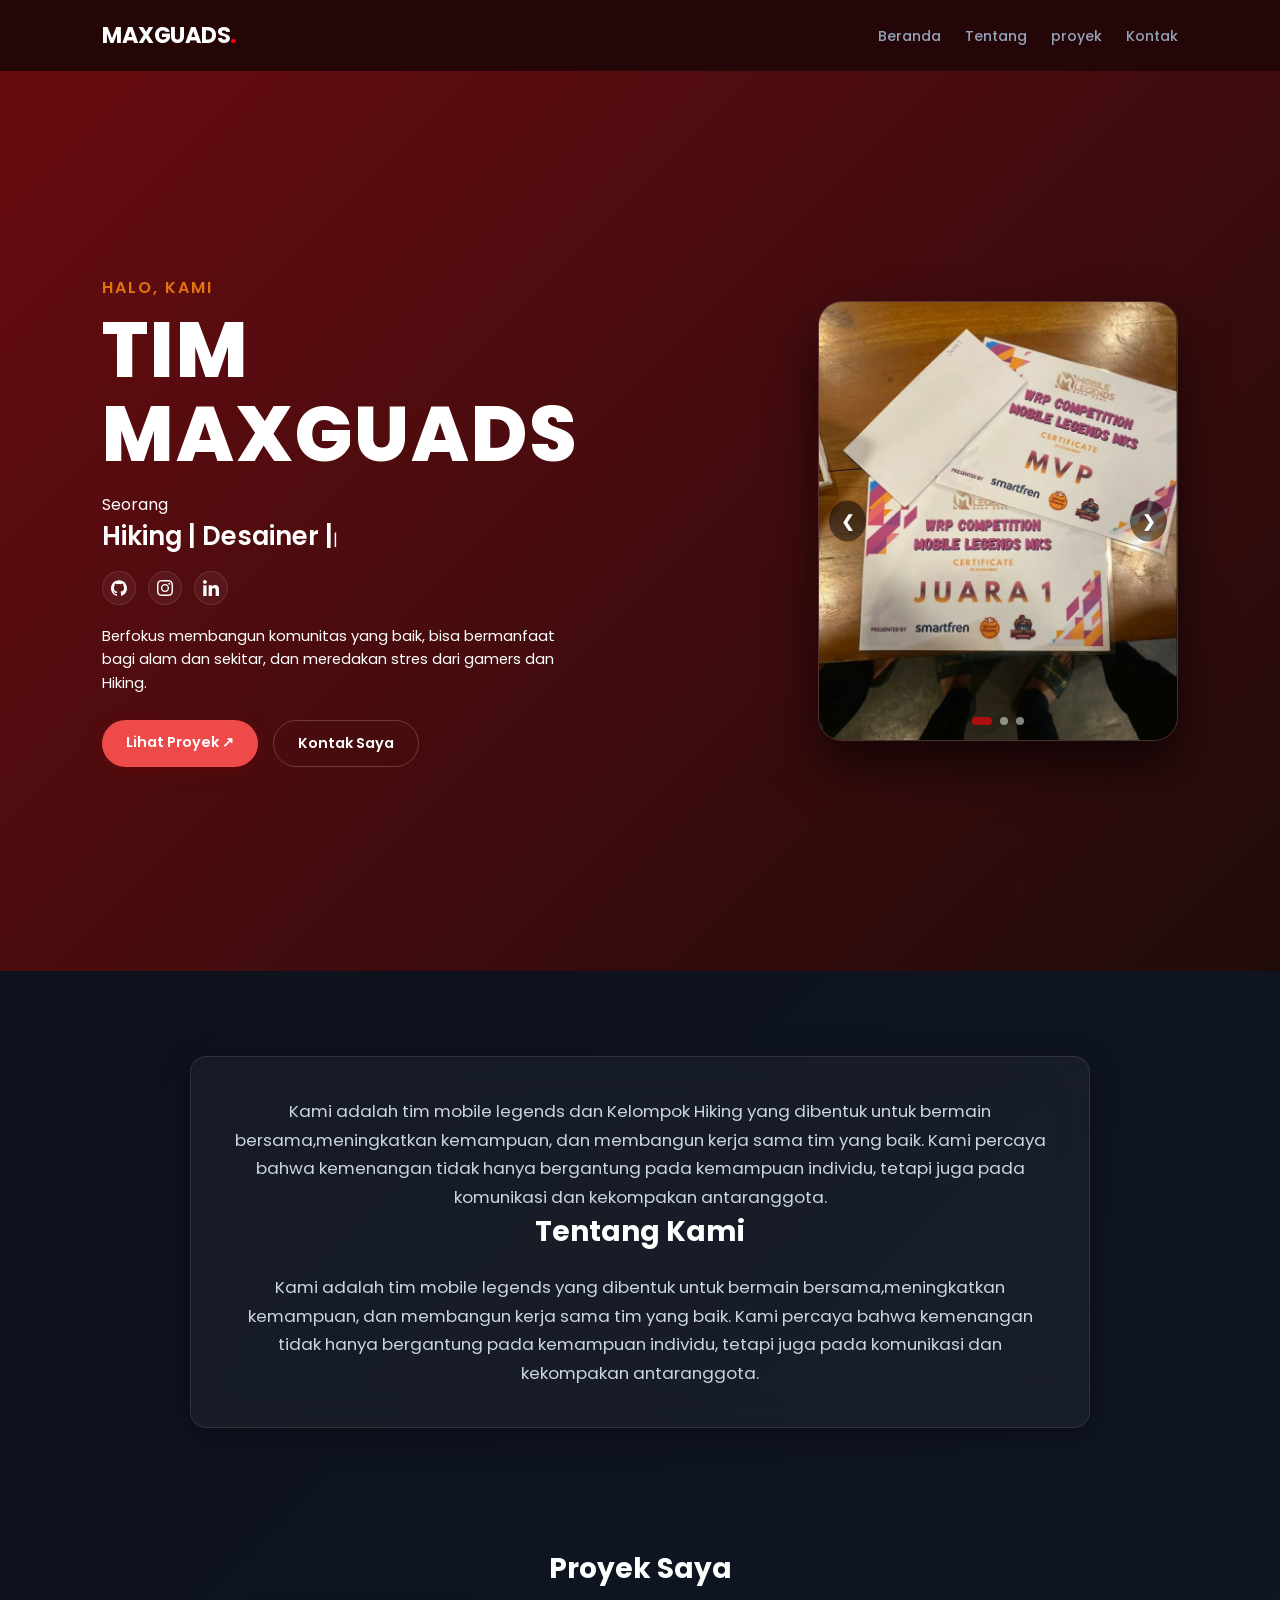
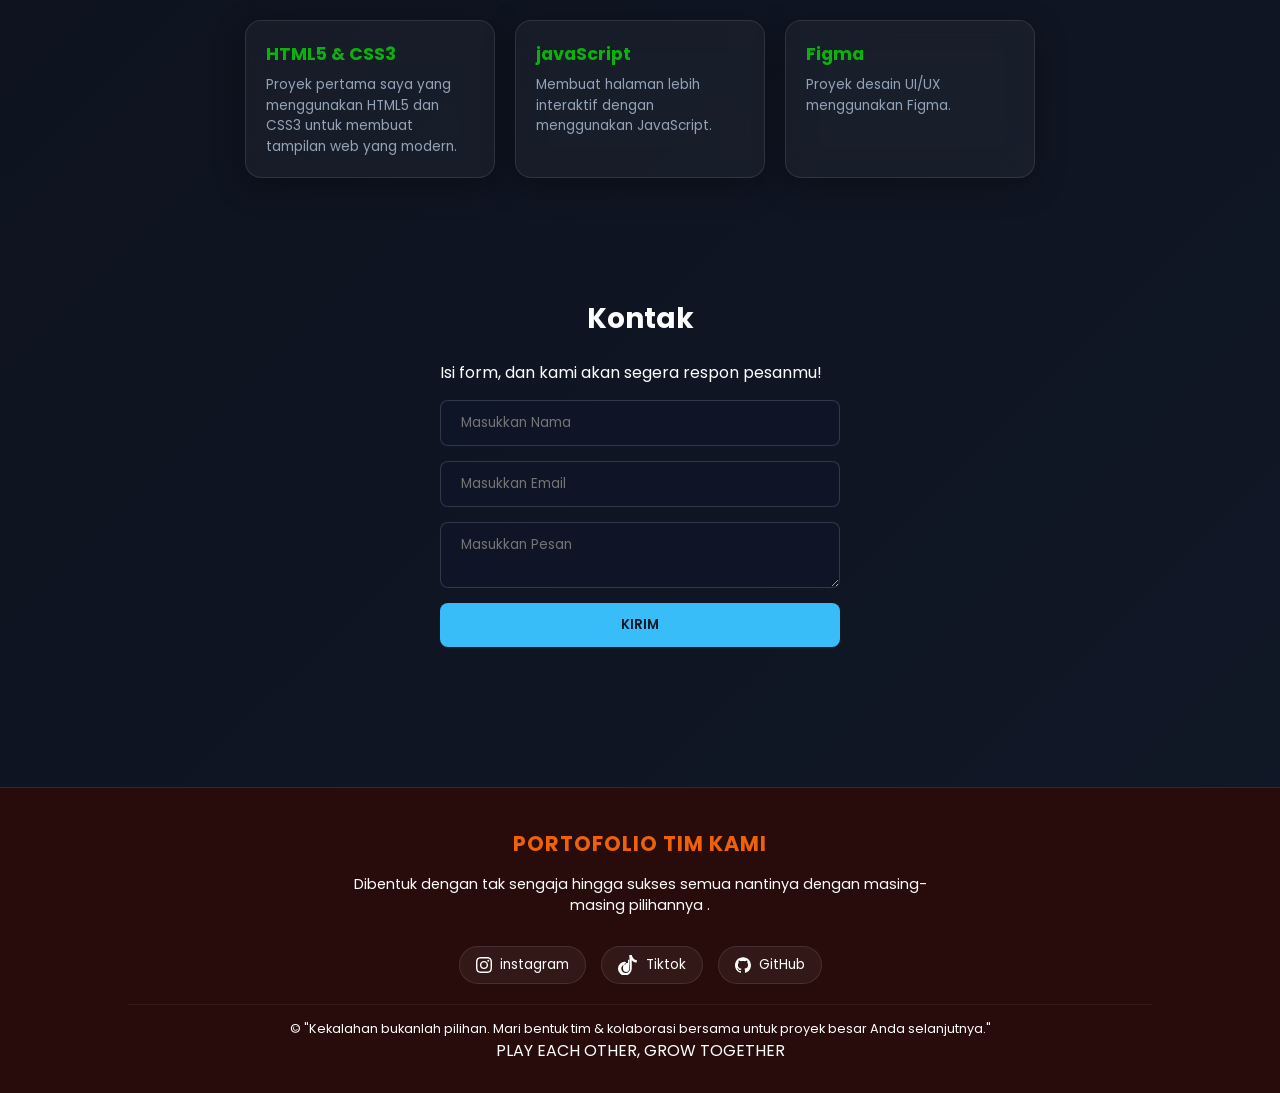
==== index.html @ 88a5e536 "Merge branch 'main' into tentangTimBot" ====
<!DOCTYPE html>
<html lang="id">

<head>
    <meta charset="UTF-8">
    <meta name="viewport" content="width=device-width, initial-scale=1.0">
    <title>PORTOFOLIO</title>
    <link rel="stylesheet" href="css/style.css">
    <link rel="preconnect" href="https://fonts.googleapis.com">
    <link rel="preconnect" href="https://fonts.gstatic.com" crossorigin>
    <link
        href="https://fonts.googleapis.com/css2?family=Inter:wght@300;400;500&family=Poppins:wght@600;700&display=swap"
        rel="stylesheet">

</head>

<body>
    <!-- Navigation Bar -->
    <nav class="animate-load delay-1">
        <div class="nav-brand">
            <h1>MAXGUADS<span>.</span></h1>
        </div>

        <div class="nav-right">
            <ul class="nav-links">
                <li><a href="#beranda">Beranda</a></li>
                <li><a href="#tentang">Tentang</a></li>
                <li><a href="#proyek">proyek</a></li>
                <li><a href="#kontak">Kontak</a></li>
            </ul>
        </div>
    </nav>
    <!-- bagian beranda -->
    <!-- Section Beranda / Hero Section -->
    <section id="beranda">
        <div class="hero-card">
            <!-- Sisi Kiri: Teks & Informasi -->
            <div class="hero-text-content">
                <p class="hero-greeting animate-load">HALO, KAMI </p>
                <h1 class="animate-load delay-4">TIM <br>MAXGUADS</h1>
                <p class="job-title animate-load delay-6">
                    Seorang<br> <span class="highlight-job" id="typed-text"></span><span class="cursor">|</span>
                </p>

                <!-- Barisan Ikon Sosial Media Kecil di Tengah -->
                <div class="hero-social-icons">
                    <a href="https://github.com/Nflznwj4" target="_blank"><img src="asset/icons/github.svg"
                            alt="GitHub"></a>
                    <a href="https://www.instagram.com/zenitvers?psln=MXdma3N5cjM1cjBoZQ==" target="_blank"><img
                            src="asset/icons/instagram.svg" alt="Instagram"></a>
                    <a href="https://www.linkedin.com/in/naufal-zenit-wijayanto-72b211415?utm_source=share_via&utm_content=profile&utm_medium=member_android"
                        target="_blank"><img src="asset/icons/linkedin-logo-svgrepo-com.svg" alt="X"></a>
                </div>

                <p class="description">
                    Berfokus membangun komunitas yang baik, bisa bermanfaat bagi alam dan sekitar, dan meredakan stres dari gamers dan Hiking.
                </p>

                <div class="hero-buttons">
                    <a href="#proyek" class="btn-primary">Lihat Proyek ↗</a>
                    <a href="#kontak" class="btn-secondary">Kontak Saya</a>
                </div>
            </div>

            <!-- Sisi Kanan: Kartu Foto Profil Slider -->
            <div class="hero-image-wrapper">
                <!-- Container untuk slide gambar -->
                <div class="slider-container">
                    <div class="slide active">
                        <img src="asset/images/sertifikat.jpeg" alt="Foto 1" class="hero-profile-image">
                    </div>
                    <div class="slide">
                        <img src="asset/images/shervider.jpeg" alt="Foto 2" class="hero-profile-image">
                    </div>
                    <div class="slide">
                        <img src="asset/images/pemandangan.jpeg" alt="Foto 3" class="hero-profile-image">
                    </div>
                </div>

                <!-- Tombol Navigasi Kiri & Kanan -->
                <button class="prev-btn" onclick="moveSlide(-1)">&#10094;</button>
                <button class="next-btn" onclick="moveSlide(1)">&#10095;</button>

                <!-- Indikator Titik (Dots) di bawah gambar -->
                <div class="dots-container">
                    <span class="dot active" onclick="currentSlide(0)"></span>
                    <span class="dot" onclick="currentSlide(1)"></span>
                    <span class="dot" onclick="currentSlide(2)"></span>
                </div>
            </div>

    </section>
    <!-- bagian tentang -->
    <section id="tentang" class="section">
        <div class="tentang-container">
            <p>Kami adalah tim mobile legends dan Kelompok Hiking yang dibentuk untuk bermain bersama,meningkatkan kemampuan, dan membangun kerja sama tim yang baik. Kami percaya bahwa kemenangan tidak hanya bergantung pada kemampuan individu, tetapi juga pada komunikasi dan kekompakan antaranggota.
            <h2>Tentang <span class="highlight">Kami</span></h2>
            <p>Kami adalah tim mobile legends yang dibentuk untuk bermain bersama,meningkatkan kemampuan, dan membangun kerja sama tim yang baik. Kami percaya bahwa kemenangan tidak hanya bergantung pada kemampuan individu, tetapi juga pada komunikasi dan kekompakan antaranggota.
            </p>
        </div>
    </section>
    <!-- bagian proyek -->
    <section id="proyek" class="section">
        <h2>Proyek Saya</h2>
        <!-- <p>Beberapa proyek yang telah saya kerjakan:</p> -->
        <div class="proyek-container">
            <div class="proyek-item">
                <h3>HTML5 & CSS3</h3>
                <p>Proyek pertama saya yang menggunakan HTML5 dan CSS3 untuk membuat tampilan web yang modern.</p>
            </div>
            <div class="proyek-item">
                <h3>javaScript</h3>
                <p>Membuat halaman lebih interaktif dengan menggunakan JavaScript.</p>
            </div>
            <div class="proyek-item">
                <h3>Figma</h3>
                <p>Proyek desain UI/UX menggunakan Figma.</p>
            </div>
        </div>
    </section>

 <section id="kontak" class="section">
        <h2>Kontak</h2>
        </p>
        <form id="contactForm">
            <p> Isi form, dan kami akan segera respon pesanmu! </p>
            <input type="text" placeholder=" Masukkan Nama" required>
            <input type="email" placeholder=" Masukkan Email" required>
            <textarea placeholder=" Masukkan Pesan" required></textarea>
            <button type="submit">KIRIM</button>
        </form>

        <p id="message" class="message"></p>

    </section>

    <footer>
        <div class="footer-content">
            <h3>PORTOFOLIO TIM KAMI</h3>
            <p>Dibentuk dengan tak sengaja hingga sukses semua nantinya dengan masing-masing pilihannya .</p>
            <div class="social-icons">
                <a href="https://www.instagram.com/zenitvers?psln=MXdma3N5cjM1cjBoZQ==" target="_blank">
                    <img src="asset/icons/instagram.svg" alt="Instagram"> instagram</a>
                <a href="https://www.tiktok.com/@iqbaal_1207?_r=1&_t=ZS-9AxeWQlXBgI"
                    target="_blank">
                     <svg xmlns="http://w3.org" width="20" height="20" fill="currentColor" viewBox="0 0 16 16">
            <path d="M9 0h1.98c.144.715.54 1.617 1.235 2.512C12.895 3.389 13.797 4 15 4v2c-1.753 0-3.07-.814-4-1.873V11a5.5 5.5 0 0 1-5.5 5.5A5.5 5.5 0 0 1 0 11a5.5 5.5 0 0 1 6.105-5.471l.21.018v1.839l-.2.010a3.5 3.5 0 1 0 3.5 3.5zm-1.02 3.729v2.683l-.644-.01A3.5 3.5 0 0 0 4 9.897V11a2.5 2.5 0 0 0 2.5 2.5 2.5 2.5 0 0 0 2.5-2.5V3.729z"/>
        </svg> Tiktok</a>
                    
                <a href="https://github.com/Nflznwj4" target="_blank" title="GitHub">
                    <img src="asset/icons/github.svg" alt="GitHub"> GitHub
                </a>
            </div>
        </div>
        <p class="copyright">&copy; "Kekalahan bukanlah pilihan. Mari bentuk tim & kolaborasi bersama untuk proyek besar Anda selanjutnya."</p>
        <P> PLAY EACH OTHER, GROW TOGETHER</P>
    </footer>

</body>
<script src="js/script.js"></script>

</html>
---- css/style.css ----
* {
    margin: 0;
    padding: 0;
    box-sizing: border-box;
    font-family: 'Poppins', Helvetica, sans-serif;
}

@keyframes slideUpFade {
    0% {
        opacity: 0;
        transform: translateY(30px);
    }
    100% {
        opacity: 1;
        transform: translateY(0);
    }
}

.animate-load {
    animation: slideUpFade 0.8s cubic-bezier(0.16, 1, 0.3, 1) forwards;
}

.delay-1 { animation-delay: 0.2s; }
.delay-2 { animation-delay: 0.3s; }
.delay-3 { animation-delay: 0.4s; }
.delay-4 { animation-delay: 0.5s; }
.delay-5 { animation-delay: 0.6s; }
html {
    scroll-behavior: smooth;
}

.animate-load {
    animation: slideUpFade 0.8s cubic-bezier(0.16, 1, 0.3, 1) forwards;
}

.delay-1 { animation-delay: 0.5s; }
.delay-2 { animation-delay: 0.50s; }

body { 
    background: linear-gradient(135deg, #0b0f19, #111827); /* Contoh background gradasi gelap */
    color: #ffffff;
    font-family: 'Inter', sans-serif;
    margin: 0;
    padding: 0;
    
}

nav {
    display: flex;
    justify-content: space-between;
    align-items: center;
    padding: 18px 8%;
    background: rgba(43, 5, 5, 0.85); 
    backdrop-filter: blur(12px);
    -webkit-backdrop-filter: blur(12px);
    position: sticky;
    top: 0;
    z-index: 1000;
    border-bottom: 1px solid rgba(87, 5, 5, 0.05);
}

/* Brand / Logo Kiri */
.nav-brand h1 {
    font-size: 1.4rem;
    font-weight: 700;
    color: #ffffff;
    letter-spacing: -0.5px;
}

.nav-brand h1 span {
    color: #ff0303; 
}

/* Bagian Kanan (Menu + Bahasa) */
.nav-right {
    display: flex;
    align-items: center;
    gap: 20px;
}

.nav-links {
    display: flex;
    list-style: none;
    gap: 24px;
}

.nav-links a {
    color: #94a3b8;
    text-decoration: none;
    font-size: 0.88rem;
    font-weight: 500;
    transition: color 0.3s ease;
    position: relative;
    padding-bottom: 6px;
}

.nav-links a:hover {
    color: #ffffff;
}

/* Menu Aktif (Dengan Titik / Garis Bawah Bertenaga) */
.nav-links a.active {
    color: #c52222;
    font-weight: 600;
}

.nav-links a.active::after {
    content: '';
    position: absolute;
    bottom: 0;
    left: 50%;
    transform: translateX(-50%);
    width: 5px;
    height: 5px;
    background-color: #22c55e;
    border-radius: 50%;
}

/* Pemisah Vertikal Tipis */
.nav-divider {
    width: 1px;
    height: 18px;
    background-color: rgba(255, 255, 255, 0.15);
}

/* Indikator Bahasa (ID) */
.lang-switcher {
    display: flex;
    align-items: center;
    gap: 6px;
    color: #94a3b8;
    font-size: 0.82rem;
    font-weight: 600;
    cursor: pointer;
    transition: color 0.3s ease;
}

.lang-switcher:hover {
    color: #ffffff;
}
#beranda {
    min-height: 100vh;
    display: flex;
    align-items: center;
    justify-content: center;
    padding: 40px 8%;
    background: linear-gradient(135deg, #a00909a0, #200b0b);
}

.hero-card {
    display: flex;
    align-items: center;
    justify-content: space-between;
    gap: 80px;
    max-width: 1300px;
    width: 100%;
    margin-left: 0;
    background: transparent; /* Tanpa kotak besar di belakang */
}

/* Sisi Kiri: Konten Teks */
.hero-text-content {
    flex: 1;
    max-width: 650px;
    text-align: left;
}

.hero-greeting {
    font-size: 1rem;
    letter-spacing: 2px;
    color: #e0740f;
    margin-bottom: 8px;
    font-weight: 600;
}

#beranda h1 {
    font-size: clamp(2.5rem, 6vw, 6.5rem);
    font-weight: 800;
    color: #ffffff;
    line-height: 1.1;
    letter-spacing: 2px;
    word-spacing: 4px;
    margin-bottom: 15px;
}

.job-title {
    font-size: 1rem;
    color: #ffffff;
    margin-bottom: 15px;
}

.highlight-job {
    color: #ffffff;
    font-size: 1.6rem;
    font-weight: 600;
    border-bottom: 2px solid #faf9f900; 
    padding-bottom: 2px;
}

/* Ikon Sosial Media di Bawah Job Title */
.hero-social-icons {
    display: flex;
    gap: 12px;
    margin-bottom: 20px;
}

.hero-social-icons a {
    display: flex;
    align-items: center;
    justify-content: center;
    width: 34px;
    height: 34px;
    background: rgba(255, 255, 255, 0.05);
    border: 1px solid rgba(255, 255, 255, 0.1);
    border-radius: 50%;
    transition: all 0.3s ease;
}

.hero-social-icons a:hover {
    background: rgba(109, 4, 4, 0.329);
    border-color: #ca0303;
}

.hero-social-icons img {
    width: 16px;
    height: 16px;
    filter: invert(1);
}

.description {
    color: #ffffff;
    font-size: 0.92rem;
    line-height: 1.6;
    margin-bottom: 25px;
    max-width: 480px;
}

/* Tombol Aksi */
.hero-buttons {
    display: flex;
    gap: 15px;
}

.btn-primary {
    background: #ee4a4a; /* Warna hijau tombol */
    color: #ffffff;
    padding: 12px 24px;
    border-radius: 30px;
    text-decoration: none;
    font-weight: 600;
    font-size: 0.9rem;
    transition: all 0.3s ease;
    box-shadow: 0 4px 15px rgba(131, 0, 0, 0.3);
}

.btn-primary:hover {
    background: #960505;
    transform: translateY(-2px);
}

.btn-secondary {
    background: transparent;
    color: #ffffff;
    padding: 12px 24px;
    border-radius: 30px;
    text-decoration: none;
    font-weight: 600;
    font-size: 0.9rem;
    border: 1px solid rgba(255, 255, 255, 0.2);
    transition: all 0.3s ease;
}

.btn-secondary:hover {
    border-color: #ffffff;
    background: rgba(255, 255, 255, 0.05);
}

/* Sisi Kanan: Slider Foto Beranda */
.hero-image-wrapper {
    flex: 1;
    position: relative;
    overflow: hidden;
    max-width: 360px;
    height: 440px;
    border-radius: 24px;
    border: 1px solid rgba(255, 254, 254, 0.15);
    box-shadow: 0 25px 50px rgba(0, 0, 0, 0.6);
    transition: transform 0.4s cubic-bezier(0.16, 1, 0.3, 1), box-shadow 0.4s ease, border-color 0.4s ease;
}

.hero-image-wrapper:hover {
    transform: translateY(-8px) scale(1.02);
    border-color: #af0e0e;
    box-shadow: 0 35px 70px rgba(204, 11, 11, 0.527);
}

.slider-container {
    position: relative;
    width: 100%;
    height: 100%;
}

.slide {
    position: absolute;
    top: 0;
    left: 0;
    width: 100%;
    height: 100%;
    opacity: 0;
    transition: opacity 0.5s ease-in-out;
}

.slide.active {
    opacity: 1;
}

.slide img.hero-profile-image {
    width: 100%;
    height: 100%;
    object-fit: cover;
    border-radius: 0;
    border: none;
    box-shadow: none;
}

/* Tombol Navigasi Slider */
.prev-btn, .next-btn {
    position: absolute;
    top: 50%;
    transform: translateY(-50%);
    background-color: rgba(0, 0, 0, 0.5);
    color: white;
    border: none;
    font-size: 16px;
    padding: 8px 12px;
    cursor: pointer;
    border-radius: 50%;
    z-index: 10;
    transition: 0.3s;
}

.prev-btn:hover, .next-btn:hover {
    background-color: #af0e0e;
}

.prev-btn { left: 10px; }
.next-btn { right: 10px; }

/* Indikator Titik (Dots) */
.dots-container {
    position: absolute;
    bottom: 15px;
    left: 50%;
    transform: translateX(-50%);
    display: flex;
    gap: 8px;
    z-index: 10;
}

.dot {
    width: 8px;
    height: 8px;
    background-color: rgba(255, 255, 255, 0.5);
    border-radius: 50%;
    cursor: pointer;
    transition: 0.3s;
}

.dot.active, .dot:hover {
    background-color: #af0e0e;
    width: 20px;
    border-radius: 4px;
}
.baru {
    height: 100vh;
    background: linear-gradient(to right, #00f2fe, #4facfe);
    color: #ffffff;
    display: flex;
    justify-content: center;
    flex-direction: column;
    align-items: center;
    text-align: center;

}

.baru span {
    color: #ffe600;
}

.baru button {
    margin-top: 20px;
    padding: 10px 20px;
    border: none;
    cursor: pointer;
    background: #ffffff;
    color: #0998d1;
    font-weight: bold;
    border-radius: 5px;
}

.section {
    padding: 60px 40px;
    margin: 0 auto;
}

.section h2 {
    text-align: center;
    font-size: 28px;
    margin-bottom: 20px;
    color: #feffff;
}

.tentang-container {
    width: 100%;
    max-width: 900px; /* Lebar maksimal kartu teks di tengah */
    margin: 25px auto 0;
    background: rgba(255, 255, 255, 0.04);
    backdrop-filter: blur(16px);
    -webkit-backdrop-filter: blur(16px);
    border: 1px solid rgba(255, 255, 255, 0.1);
    border-radius: 16px;
    padding: 40px;
    box-shadow: 0 8px 32px 0 rgba(0, 0, 0, 0.3);
    text-align: center;
    box-sizing: border-box;
}

.tentang-container p {
    color: #cbd5e1;
    font-size: 1.05rem;
    line-height: 1.7;
}

.proyek-container {
    display: flex;
    justify-content: center;
    gap: 20px;
    flex-wrap: wrap;
    margin-top: 30px;
}

.proyek-item {
    background: rgba(255, 255, 255, 0.04);
    backdrop-filter: blur(16px);
    -webkit-backdrop-filter: blur(16px);
    border: 1px solid rgba(255, 255, 255, 0.1);
    border-radius: 16px;
    padding: 20px;
    width: 250px;
    text-align: left;
    box-shadow: 0 8px 32px 0 rgba(0, 0, 0, 0.3);
    transition: all 0.3s ease;
}

.proyek-item:hover {
    transform: translateY(-5px);
    box-shadow: 0 15px 20px 0 rgba(4, 255, 37, 0.4);
    border-color: rgba(0, 255, 55, 0.4);
}

.proyek-item h3 {
    margin-bottom: 8px;
    color: #0db10d;
    font-size: 1.1rem;
}

.proyek-item p {
    color: #94a3b8;
    font-size: 0.85rem;
    line-height: 1.5;
}
form {
    display: flex;
    flex-direction: column;
    gap: 15px;
    max-width: 400px;
    margin: 0 auto;
}

input, textarea {
    padding: 12px 16px;
    background: rgba(15, 23, 42, 0.6);
    border: 1px solid rgba(255, 255, 255, 0.15);
    border-radius: 8px;
    color: #fff;
    font-family: inherit;
    outline: none;
}

button {
    padding: 12px;
    border: none;
    border-radius: 8px;
    background: #38bdf8;
    color: #0f172a;
    font-weight: 600;
    cursor: pointer;
    transition: background 0.3s ease;
}

.message {
    text-align: center;
    margin-top: 20px;
    color: #000000;
    font-weight: bold;
}

footer {
    background: rgba(40, 12, 11, 1);
    backdrop-filter: blur(12px);
    -webkit-backdrop-filter: blur(12px);
    border-top: 1px solid rgba(255, 255, 255, 0.1);
    padding: 40px 10% 30px;
    text-align: center;
    color: #ffffff;
    margin-top: 60px;
}

.footer-content {
    display: flex;
    flex-direction: column;
    align-items: center;
    gap: 15px;
    max-width: 600px;
    margin: 0 auto;
}

.footer-content h3 {
    color: #ef6109;
    font-size: 1.3rem;
    font-weight: 700;
    letter-spacing: 1px;
}

.footer-content p {
    color: #ffffff;
    font-size: 0.9rem;
    margin-bottom: 5px;
}

.social-icons {
    display: flex;
    gap: 15px;
    justify-content: center;
    flex-wrap: wrap;
    margin: 10px 0;
}

.social-icons a {
    display: flex;
    align-items: center;
    gap: 8px;
    text-decoration: none;
    color: #ffffff;
    background: rgba(255, 255, 255, 0.05);
    border: 1px solid rgba(255, 255, 255, 0.1);
    padding: 8px 16px;
    border-radius: 50px;
    font-size: 0.85rem;
    transition: all 0.3s ease;
}

.social-icons img {
    width: 16px;
    height: 16px;
    filter: invert(1);
}

.social-icons a:hover {
    background: rgba(0, 242, 254, 0.15);
    border-color: #00f2fe;
    color: #00f2fe;
    transform: translateY(-3px);
}

.social-icons a:hover img {
    filter: invert(0.8) sepia(1) saturate(5) hue-rotate(150deg);
}

.copyright {
    font-size: 0.8rem;
    color: #ffffff;
    border-top: 1px solid rgba(255, 255, 255, 0.05);
    width: 100%;
    padding-top: 15px;
    margin-top: 10px;
}

html {
    scroll-behavior: smooth;
}
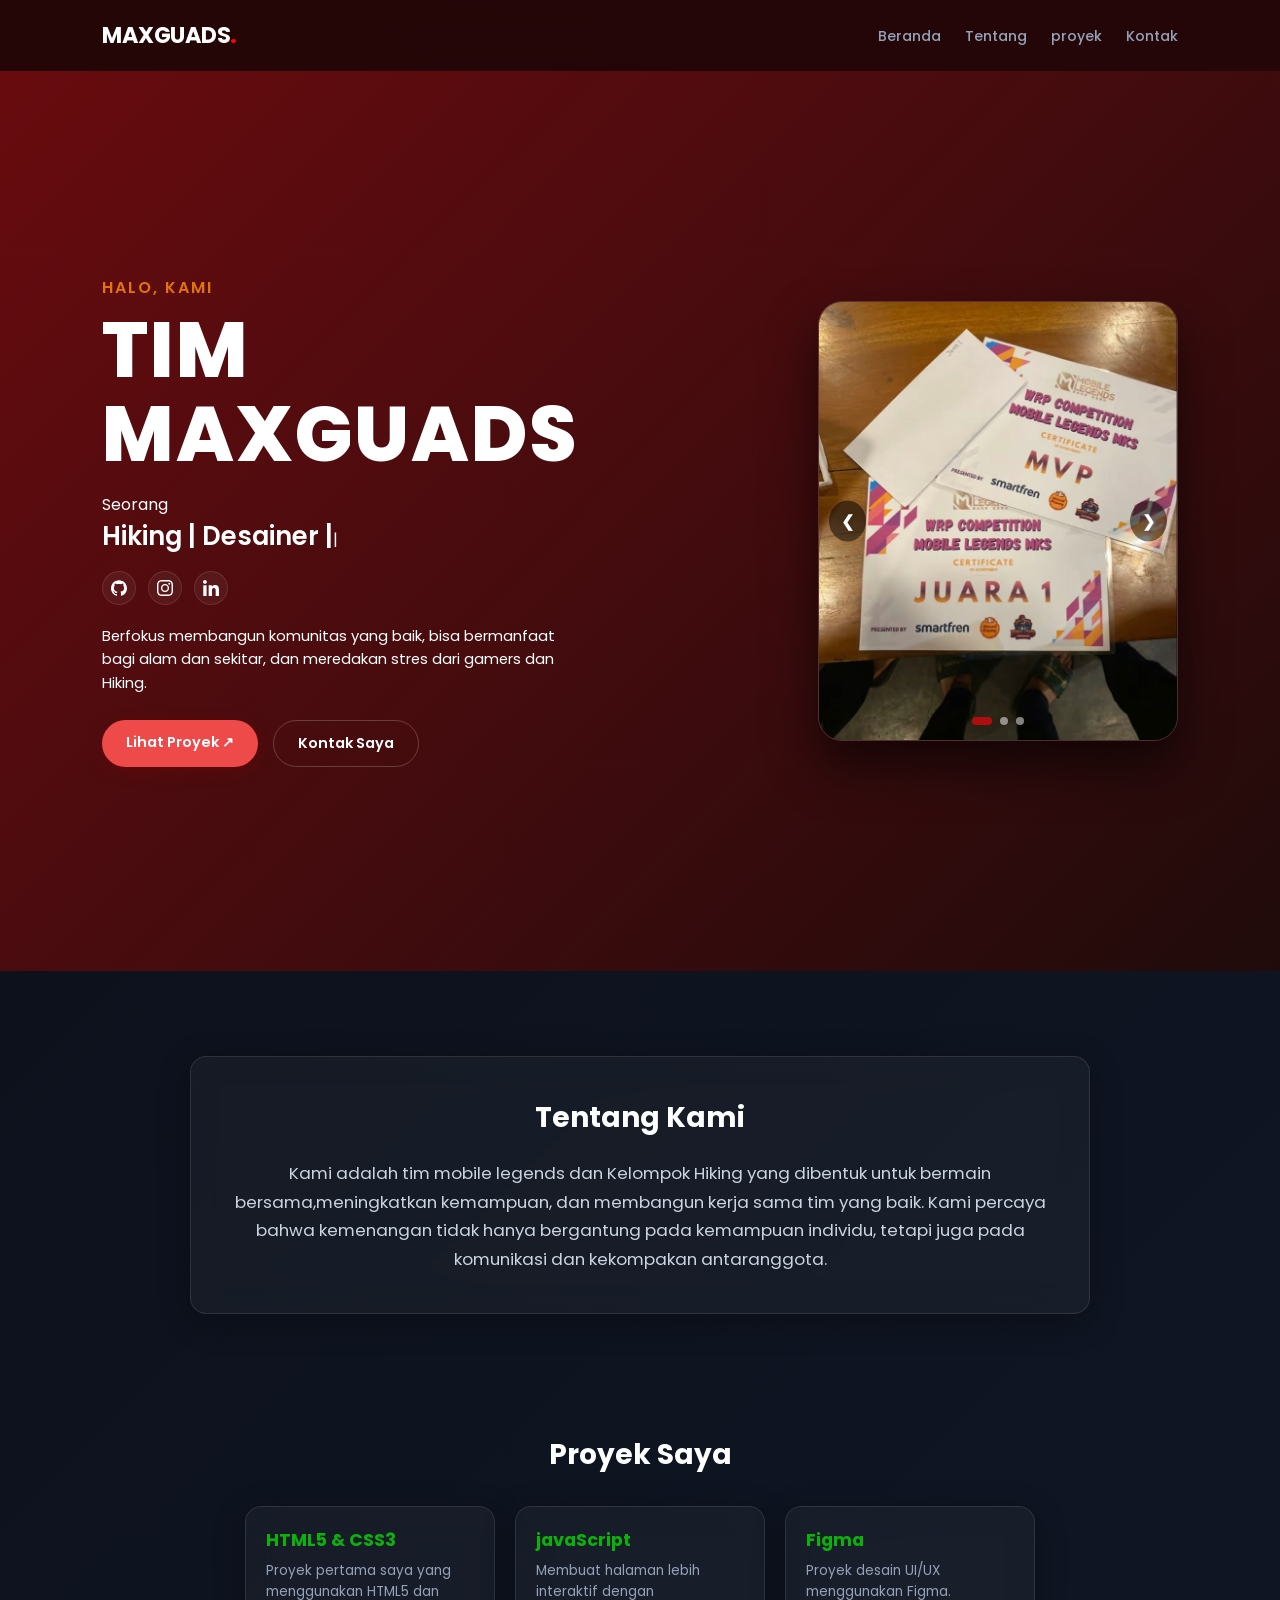
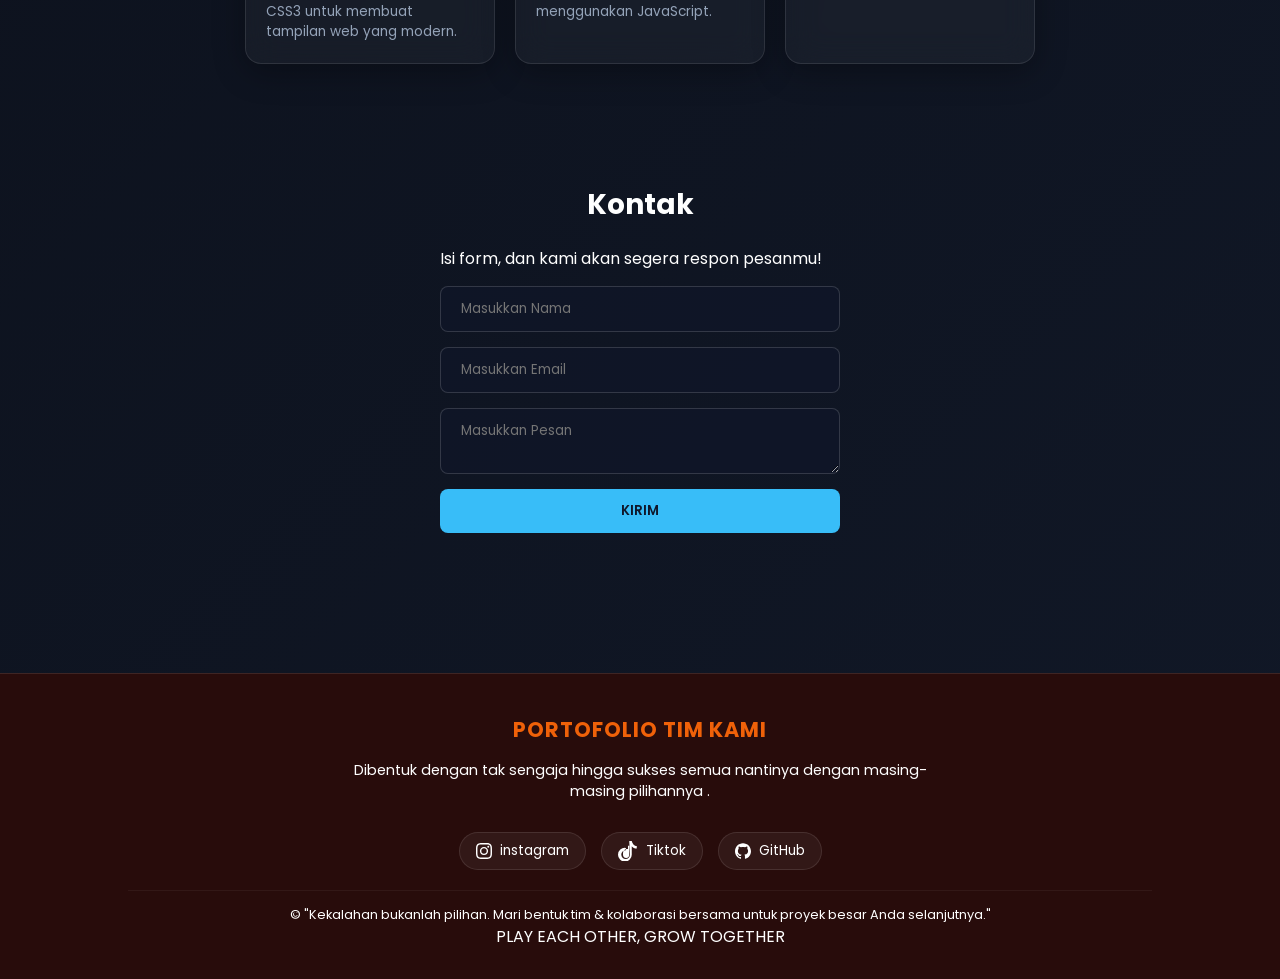
==== commit be86beeb: "lagilagi" ====
--- a/index.html
+++ b/index.html
@@ -93,10 +93,8 @@
     <!-- bagian tentang -->
     <section id="tentang" class="section">
         <div class="tentang-container">
-            <p>Kami adalah tim mobile legends dan Kelompok Hiking yang dibentuk untuk bermain bersama,meningkatkan kemampuan, dan membangun kerja sama tim yang baik. Kami percaya bahwa kemenangan tidak hanya bergantung pada kemampuan individu, tetapi juga pada komunikasi dan kekompakan antaranggota.
             <h2>Tentang <span class="highlight">Kami</span></h2>
-            <p>Kami adalah tim mobile legends yang dibentuk untuk bermain bersama,meningkatkan kemampuan, dan membangun kerja sama tim yang baik. Kami percaya bahwa kemenangan tidak hanya bergantung pada kemampuan individu, tetapi juga pada komunikasi dan kekompakan antaranggota.
-            </p>
+            <p>Kami adalah tim mobile legends dan Kelompok Hiking yang dibentuk untuk bermain bersama,meningkatkan kemampuan, dan membangun kerja sama tim yang baik. Kami percaya bahwa kemenangan tidak hanya bergantung pada kemampuan individu, tetapi juga pada komunikasi dan kekompakan antaranggota.</p>
         </div>
     </section>
     <!-- bagian proyek -->
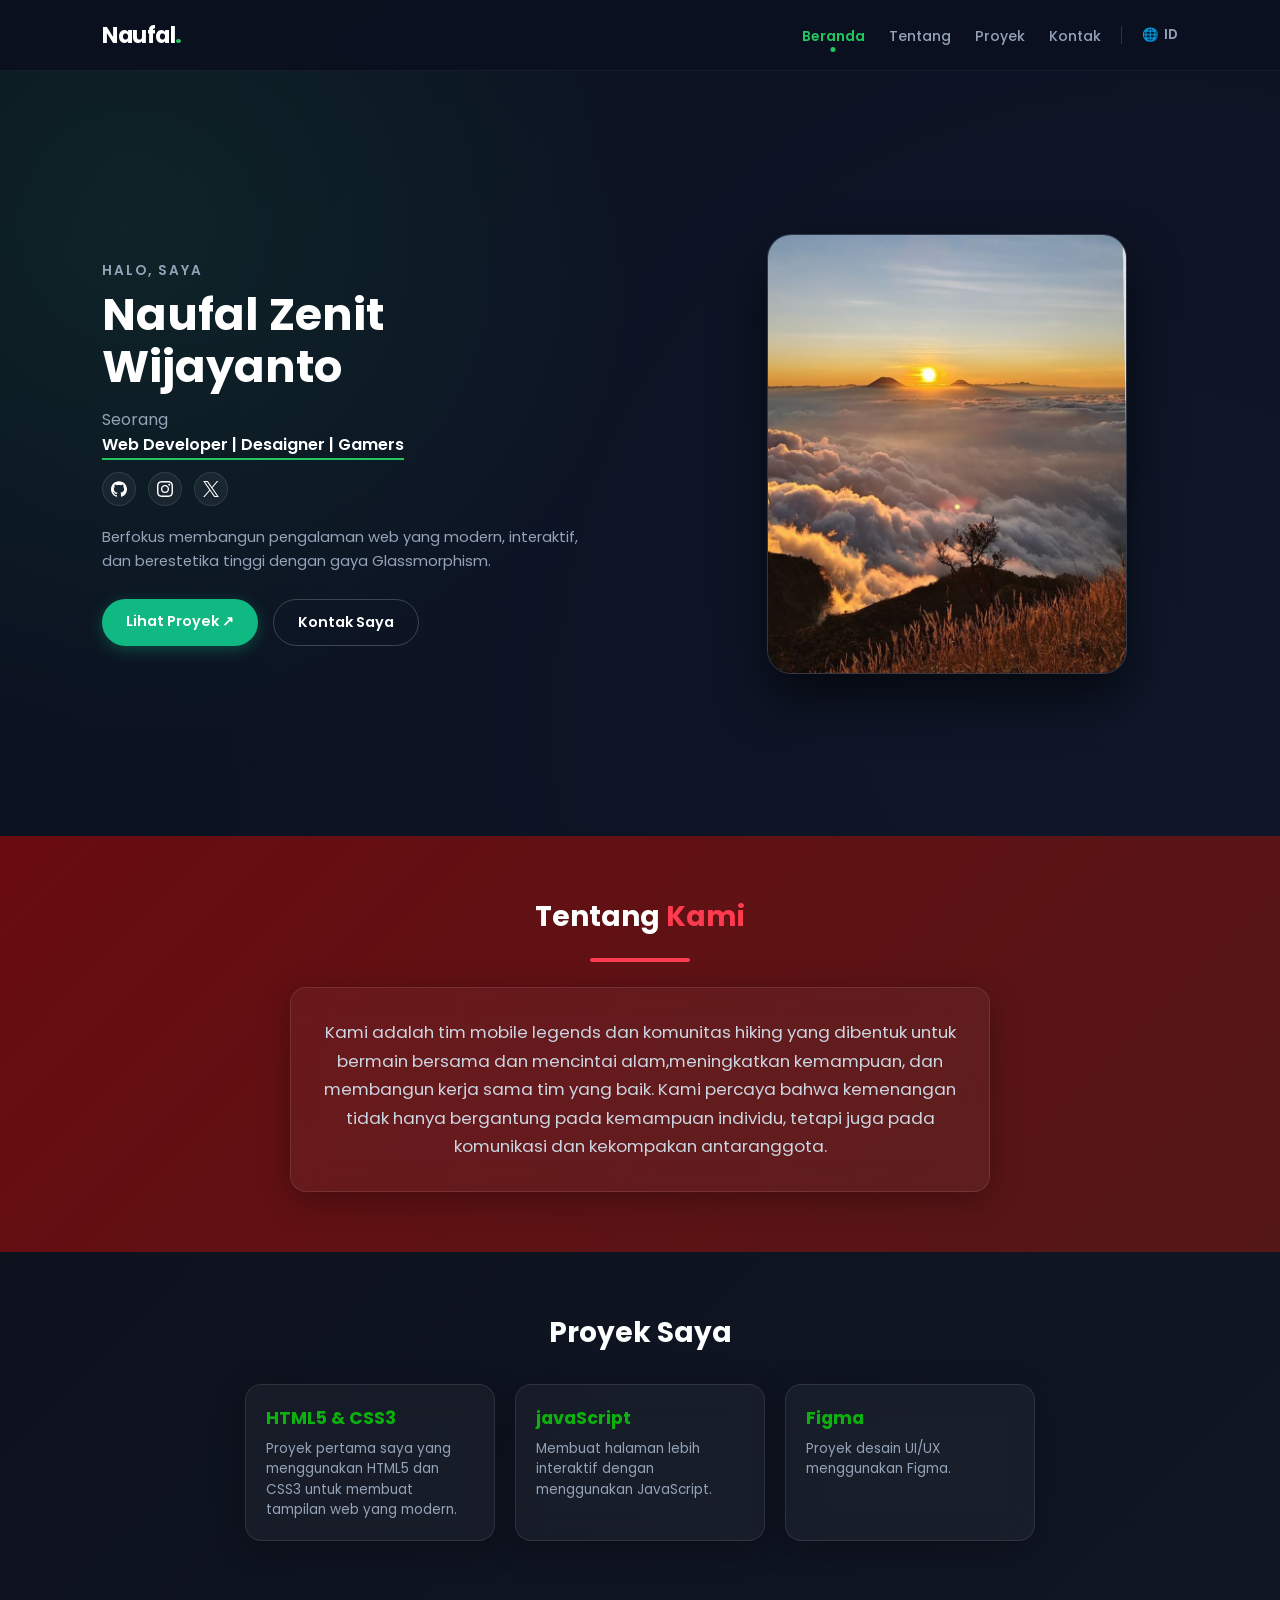
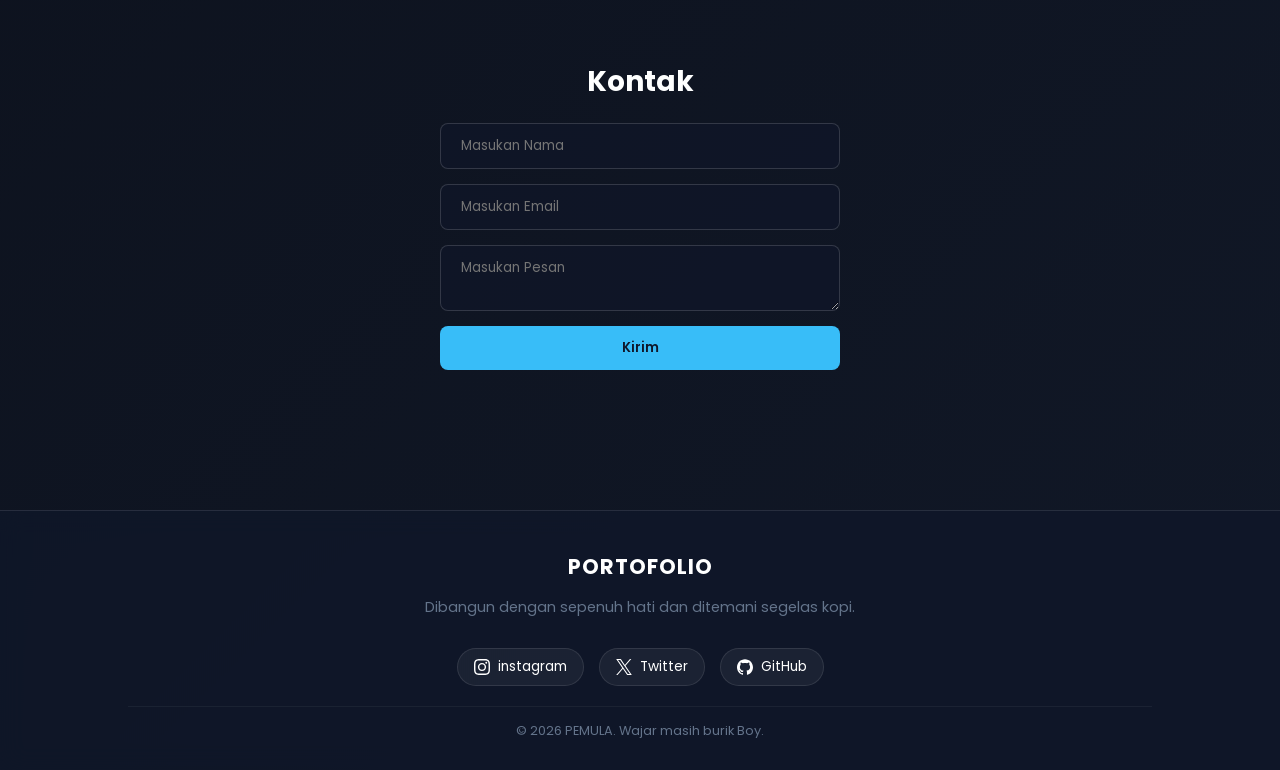
==== commit 44c9060c: "tentangbaru" ====
--- a/index.html
+++ b/index.html
@@ -16,18 +16,24 @@
 
 <body>
     <!-- Navigation Bar -->
-    <nav class="animate-load delay-1">
+    <nav>
         <div class="nav-brand">
-            <h1>MAXGUADS<span>.</span></h1>
+            <h1>Naufal<span>.</span></h1>
         </div>
 
         <div class="nav-right">
             <ul class="nav-links">
-                <li><a href="#beranda">Beranda</a></li>
-                <li><a href="#tentang">Tentang</a></li>
-                <li><a href="#proyek">proyek</a></li>
-                <li><a href="#kontak">Kontak</a></li>
+                <li><a href="index.html" class="active">Beranda</a></li>
+                <li><a href="tentang.html">Tentang</a></li>
+                <li><a href="proyek.html">Proyek</a></li>
+                <li><a href="kontak.html">Kontak</a></li>
             </ul>
+
+            <!-- Pemisah Vertikal & Indikator Bahasa -->
+            <div class="nav-divider"></div>
+            <div class="lang-switcher" id="langToggle">
+                <span class="globe-icon">🌐</span> <span id="langText">ID</span>
+            </div>
         </div>
     </nav>
     <!-- bagian beranda -->
@@ -36,65 +42,42 @@
         <div class="hero-card">
             <!-- Sisi Kiri: Teks & Informasi -->
             <div class="hero-text-content">
-                <p class="hero-greeting animate-load">HALO, KAMI </p>
-                <h1 class="animate-load delay-4">TIM <br>MAXGUADS</h1>
-                <p class="job-title animate-load delay-6">
-                    Seorang<br> <span class="highlight-job" id="typed-text"></span><span class="cursor">|</span>
+                <p class="hero-greeting">HALO, SAYA</p>
+                <h1>Naufal Zenit<br>Wijayanto</h1>
+                <p class="job-title">Seorang<br> <span class="highlight-job">Web Developer | Desaigner | Gamers</span>
                 </p>
 
                 <!-- Barisan Ikon Sosial Media Kecil di Tengah -->
                 <div class="hero-social-icons">
-                    <a href="https://github.com/Nflznwj4" target="_blank"><img src="asset/icons/github.svg"
-                            alt="GitHub"></a>
-                    <a href="https://www.instagram.com/zenitvers?psln=MXdma3N5cjM1cjBoZQ==" target="_blank"><img
-                            src="asset/icons/instagram.svg" alt="Instagram"></a>
-                    <a href="https://www.linkedin.com/in/naufal-zenit-wijayanto-72b211415?utm_source=share_via&utm_content=profile&utm_medium=member_android"
-                        target="_blank"><img src="asset/icons/linkedin-logo-svgrepo-com.svg" alt="X"></a>
+                    <a href="#" target="_blank"><img src="asset/icons/github.svg" alt="GitHub"></a>
+                    <a href="#" target="_blank"><img src="asset/icons/instagram.svg" alt="Instagram"></a>
+                    <a href="#" target="_blank"><img src="asset/icons/x.svg" alt="X"></a>
                 </div>
 
                 <p class="description">
-                    Berfokus membangun komunitas yang baik, bisa bermanfaat bagi alam dan sekitar, dan meredakan stres dari gamers dan Hiking.
+                    Berfokus membangun pengalaman web yang modern, interaktif, dan berestetika tinggi dengan
+                    gaya Glassmorphism.
                 </p>
 
                 <div class="hero-buttons">
-                    <a href="#proyek" class="btn-primary">Lihat Proyek ↗</a>
-                    <a href="#kontak" class="btn-secondary">Kontak Saya</a>
+                    <a href="proyek.html" class="btn-primary">Lihat Proyek ↗</a>
+                    <a href="kontak.html" class="btn-secondary">Kontak Saya</a>
                 </div>
             </div>
 
-            <!-- Sisi Kanan: Kartu Foto Profil Slider -->
+            <!-- Sisi Kanan: Kartu Foto Profil Estetik -->
             <div class="hero-image-wrapper">
-                <!-- Container untuk slide gambar -->
-                <div class="slider-container">
-                    <div class="slide active">
-                        <img src="asset/images/sertifikat.jpeg" alt="Foto 1" class="hero-profile-image">
-                    </div>
-                    <div class="slide">
-                        <img src="asset/images/shervider.jpeg" alt="Foto 2" class="hero-profile-image">
-                    </div>
-                    <div class="slide">
-                        <img src="asset/images/pemandangan.jpeg" alt="Foto 3" class="hero-profile-image">
-                    </div>
-                </div>
-
-                <!-- Tombol Navigasi Kiri & Kanan -->
-                <button class="prev-btn" onclick="moveSlide(-1)">&#10094;</button>
-                <button class="next-btn" onclick="moveSlide(1)">&#10095;</button>
-
-                <!-- Indikator Titik (Dots) di bawah gambar -->
-                <div class="dots-container">
-                    <span class="dot active" onclick="currentSlide(0)"></span>
-                    <span class="dot" onclick="currentSlide(1)"></span>
-                    <span class="dot" onclick="currentSlide(2)"></span>
-                </div>
+                <img src="asset/images/pemandangan.jpeg" alt="Foto Profil" class="hero-profile-image">
             </div>
-
+        </div>
     </section>
     <!-- bagian tentang -->
     <section id="tentang" class="section">
+        <h2>Tentang <span
+            class="highlight">Kami</span></h2>
         <div class="tentang-container">
-            <h2>Tentang <span class="highlight">Kami</span></h2>
-            <p>Kami adalah tim mobile legends dan Kelompok Hiking yang dibentuk untuk bermain bersama,meningkatkan kemampuan, dan membangun kerja sama tim yang baik. Kami percaya bahwa kemenangan tidak hanya bergantung pada kemampuan individu, tetapi juga pada komunikasi dan kekompakan antaranggota.</p>
+            <p>Kami adalah tim mobile legends dan komunitas hiking yang dibentuk untuk bermain bersama dan mencintai alam,meningkatkan kemampuan, dan membangun kerja sama tim yang baik. Kami percaya bahwa kemenangan tidak hanya bergantung pada kemampuan individu, tetapi juga pada komunikasi dan kekompakan antaranggota.
+            </p>
         </div>
     </section>
     <!-- bagian proyek -->
@@ -117,15 +100,14 @@
         </div>
     </section>
 
- <section id="kontak" class="section">
+    <section id="kontak" class="section">
         <h2>Kontak</h2>
-        </p>
+
         <form id="contactForm">
-            <p> Isi form, dan kami akan segera respon pesanmu! </p>
-            <input type="text" placeholder=" Masukkan Nama" required>
-            <input type="email" placeholder=" Masukkan Email" required>
-            <textarea placeholder=" Masukkan Pesan" required></textarea>
-            <button type="submit">KIRIM</button>
+            <input type="text" placeholder=" Masukan Nama" required>
+            <input type="email" placeholder=" Masukan Email" required>
+            <textarea placeholder=" Masukan Pesan" required></textarea>
+            <button type="submit">Kirim</button>
         </form>
 
         <p id="message" class="message"></p>
@@ -134,24 +116,20 @@
 
     <footer>
         <div class="footer-content">
-            <h3>PORTOFOLIO TIM KAMI</h3>
-            <p>Dibentuk dengan tak sengaja hingga sukses semua nantinya dengan masing-masing pilihannya .</p>
+            <h3>PORTOFOLIO</h3>
+            <p>Dibangun dengan sepenuh hati dan ditemani segelas kopi.</p>
             <div class="social-icons">
                 <a href="https://www.instagram.com/zenitvers?psln=MXdma3N5cjM1cjBoZQ==" target="_blank">
                     <img src="asset/icons/instagram.svg" alt="Instagram"> instagram</a>
-                <a href="https://www.tiktok.com/@iqbaal_1207?_r=1&_t=ZS-9AxeWQlXBgI"
+                <a href="https://www.linkedin.com/in/naufal-zenit-wijayanto-72b211415?utm_source=share_via&utm_content=profile&utm_medium=member_android"
                     target="_blank">
-                     <svg xmlns="http://w3.org" width="20" height="20" fill="currentColor" viewBox="0 0 16 16">
-            <path d="M9 0h1.98c.144.715.54 1.617 1.235 2.512C12.895 3.389 13.797 4 15 4v2c-1.753 0-3.07-.814-4-1.873V11a5.5 5.5 0 0 1-5.5 5.5A5.5 5.5 0 0 1 0 11a5.5 5.5 0 0 1 6.105-5.471l.21.018v1.839l-.2.010a3.5 3.5 0 1 0 3.5 3.5zm-1.02 3.729v2.683l-.644-.01A3.5 3.5 0 0 0 4 9.897V11a2.5 2.5 0 0 0 2.5 2.5 2.5 2.5 0 0 0 2.5-2.5V3.729z"/>
-        </svg> Tiktok</a>
-                    
+                    <img src="asset/icons/x.svg" alt="x"> Twitter</a>
                 <a href="https://github.com/Nflznwj4" target="_blank" title="GitHub">
                     <img src="asset/icons/github.svg" alt="GitHub"> GitHub
                 </a>
             </div>
         </div>
-        <p class="copyright">&copy; "Kekalahan bukanlah pilihan. Mari bentuk tim & kolaborasi bersama untuk proyek besar Anda selanjutnya."</p>
-        <P> PLAY EACH OTHER, GROW TOGETHER</P>
+        <p class="copyright">&copy; 2026 PEMULA. Wajar masih burik Boy.</p>
     </footer>
 
 </body>
--- a/css/style.css
+++ b/css/style.css
@@ -5,37 +5,6 @@
     font-family: 'Poppins', Helvetica, sans-serif;
 }
 
-@keyframes slideUpFade {
-    0% {
-        opacity: 0;
-        transform: translateY(30px);
-    }
-    100% {
-        opacity: 1;
-        transform: translateY(0);
-    }
-}
-
-.animate-load {
-    animation: slideUpFade 0.8s cubic-bezier(0.16, 1, 0.3, 1) forwards;
-}
-
-.delay-1 { animation-delay: 0.2s; }
-.delay-2 { animation-delay: 0.3s; }
-.delay-3 { animation-delay: 0.4s; }
-.delay-4 { animation-delay: 0.5s; }
-.delay-5 { animation-delay: 0.6s; }
-html {
-    scroll-behavior: smooth;
-}
-
-.animate-load {
-    animation: slideUpFade 0.8s cubic-bezier(0.16, 1, 0.3, 1) forwards;
-}
-
-.delay-1 { animation-delay: 0.5s; }
-.delay-2 { animation-delay: 0.50s; }
-
 body { 
     background: linear-gradient(135deg, #0b0f19, #111827); /* Contoh background gradasi gelap */
     color: #ffffff;
@@ -50,13 +19,13 @@
     justify-content: space-between;
     align-items: center;
     padding: 18px 8%;
-    background: rgba(43, 5, 5, 0.85); 
+    background: rgba(11, 17, 32, 0.85); 
     backdrop-filter: blur(12px);
     -webkit-backdrop-filter: blur(12px);
     position: sticky;
     top: 0;
     z-index: 1000;
-    border-bottom: 1px solid rgba(87, 5, 5, 0.05);
+    border-bottom: 1px solid rgba(255, 255, 255, 0.05);
 }
 
 /* Brand / Logo Kiri */
@@ -68,7 +37,7 @@
 }
 
 .nav-brand h1 span {
-    color: #ff0303; 
+    color: #22c55e; 
 }
 
 /* Bagian Kanan (Menu + Bahasa) */
@@ -100,7 +69,7 @@
 
 /* Menu Aktif (Dengan Titik / Garis Bawah Bertenaga) */
 .nav-links a.active {
-    color: #c52222;
+    color: #22c55e;
     font-weight: 600;
 }
 
@@ -139,61 +108,57 @@
     color: #ffffff;
 }
 #beranda {
-    min-height: 100vh;
+    min-height: 85vh;
     display: flex;
     align-items: center;
     justify-content: center;
     padding: 40px 8%;
-    background: linear-gradient(135deg, #a00909a0, #200b0b);
+    background: radial-gradient(circle at 10% 20%, rgba(34, 197, 94, 0.1) 0%, transparent 40%),
+                radial-gradient(circle at 90% 80%, rgba(15, 23, 42, 0.9) 0%, #0b1120 100%);
 }
 
 .hero-card {
     display: flex;
     align-items: center;
     justify-content: space-between;
-    gap: 80px;
-    max-width: 1300px;
+    gap: 60px;
+    max-width: 1100px;
     width: 100%;
-    margin-left: 0;
     background: transparent; /* Tanpa kotak besar di belakang */
 }
 
 /* Sisi Kiri: Konten Teks */
 .hero-text-content {
-    flex: 1;
-    max-width: 650px;
+    flex: 1.2;
     text-align: left;
 }
 
 .hero-greeting {
-    font-size: 1rem;
+    font-size: 0.85rem;
     letter-spacing: 2px;
-    color: #e0740f;
+    color: #94a3b8;
     margin-bottom: 8px;
     font-weight: 600;
 }
 
 #beranda h1 {
-    font-size: clamp(2.5rem, 6vw, 6.5rem);
-    font-weight: 800;
-    color: #ffffff;
-    line-height: 1.1;
-    letter-spacing: 2px;
-    word-spacing: 4px;
+    font-size: clamp(2.2rem, 3.5vw, 3.2rem);
+    font-weight: 700;
+    color: #ffffff;
+    line-height: 1.15;
     margin-bottom: 15px;
 }
 
 .job-title {
     font-size: 1rem;
-    color: #ffffff;
+    color: #94a3b8;
     margin-bottom: 15px;
 }
 
 .highlight-job {
     color: #ffffff;
-    font-size: 1.6rem;
-    font-weight: 600;
-    border-bottom: 2px solid #faf9f900; 
+    font-weight: 600;
+    border-bottom: 2px solid #22c55e; /* Garis bawah hijau neon tipis ala referensi */
     padding-bottom: 2px;
 }
 
@@ -217,8 +182,8 @@
 }
 
 .hero-social-icons a:hover {
-    background: rgba(109, 4, 4, 0.329);
-    border-color: #ca0303;
+    background: rgba(34, 197, 94, 0.2);
+    border-color: #22c55e;
 }
 
 .hero-social-icons img {
@@ -228,7 +193,7 @@
 }
 
 .description {
-    color: #ffffff;
+    color: #94a3b8;
     font-size: 0.92rem;
     line-height: 1.6;
     margin-bottom: 25px;
@@ -242,7 +207,7 @@
 }
 
 .btn-primary {
-    background: #ee4a4a; /* Warna hijau tombol */
+    background: #10b981; /* Warna hijau tombol */
     color: #ffffff;
     padding: 12px 24px;
     border-radius: 30px;
@@ -250,11 +215,11 @@
     font-weight: 600;
     font-size: 0.9rem;
     transition: all 0.3s ease;
-    box-shadow: 0 4px 15px rgba(131, 0, 0, 0.3);
+    box-shadow: 0 4px 15px rgba(16, 185, 129, 0.3);
 }
 
 .btn-primary:hover {
-    background: #960505;
+    background: #059669;
     transform: translateY(-2px);
 }
 
@@ -275,102 +240,36 @@
     background: rgba(255, 255, 255, 0.05);
 }
 
-/* Sisi Kanan: Slider Foto Beranda */
+/* Sisi Kanan: Kartu Foto Estetik (Glassmorphism Card) */
+/* Kelas Dasar (Wajib diberi transition agar pergerakannya mulus) */
 .hero-image-wrapper {
     flex: 1;
-    position: relative;
-    overflow: hidden;
+    display: flex;
+    justify-content: center;
+    transition: transform 0.4s cubic-bezier(0.16, 1, 0.3, 1); /* Membuat gerakan naik/turun sangat halus */
+}
+
+.hero-profile-image {
+    width: 100%;
     max-width: 360px;
     height: 440px;
+    object-fit: cover;
     border-radius: 24px;
-    border: 1px solid rgba(255, 254, 254, 0.15);
+    border: 1px solid rgba(255, 255, 255, 0.15);
     box-shadow: 0 25px 50px rgba(0, 0, 0, 0.6);
-    transition: transform 0.4s cubic-bezier(0.16, 1, 0.3, 1), box-shadow 0.4s ease, border-color 0.4s ease;
-}
-
+    transition: all 0.4s ease; /* Transisi halus untuk warna border dan bayangan */
+}
+
+/* Efek saat kursor mendekati (Hover) */
 .hero-image-wrapper:hover {
-    transform: translateY(-8px) scale(1.02);
-    border-color: #af0e0e;
-    box-shadow: 0 35px 70px rgba(204, 11, 11, 0.527);
-}
-
-.slider-container {
-    position: relative;
-    width: 100%;
-    height: 100%;
-}
-
-.slide {
-    position: absolute;
-    top: 0;
-    left: 0;
-    width: 100%;
-    height: 100%;
-    opacity: 0;
-    transition: opacity 0.5s ease-in-out;
-}
-
-.slide.active {
-    opacity: 1;
-}
-
-.slide img.hero-profile-image {
-    width: 100%;
-    height: 100%;
-    object-fit: cover;
-    border-radius: 0;
-    border: none;
-    box-shadow: none;
-}
-
-/* Tombol Navigasi Slider */
-.prev-btn, .next-btn {
-    position: absolute;
-    top: 50%;
-    transform: translateY(-50%);
-    background-color: rgba(0, 0, 0, 0.5);
-    color: white;
-    border: none;
-    font-size: 16px;
-    padding: 8px 12px;
-    cursor: pointer;
-    border-radius: 50%;
-    z-index: 10;
-    transition: 0.3s;
-}
-
-.prev-btn:hover, .next-btn:hover {
-    background-color: #af0e0e;
-}
-
-.prev-btn { left: 10px; }
-.next-btn { right: 10px; }
-
-/* Indikator Titik (Dots) */
-.dots-container {
-    position: absolute;
-    bottom: 15px;
-    left: 50%;
-    transform: translateX(-50%);
-    display: flex;
-    gap: 8px;
-    z-index: 10;
-}
-
-.dot {
-    width: 8px;
-    height: 8px;
-    background-color: rgba(255, 255, 255, 0.5);
-    border-radius: 50%;
-    cursor: pointer;
-    transition: 0.3s;
-}
-
-.dot.active, .dot:hover {
-    background-color: #af0e0e;
-    width: 20px;
-    border-radius: 4px;
-}
+    transform: translateY(-8px) scale(1.02); /* Gambar sedikit naik ke atas dan membesar tipis */
+}
+
+.hero-image-wrapper:hover .hero-profile-image {
+    border-color: #22c55e; /* Border berubah jadi hijau neon */
+    box-shadow: 0 35px 70px rgba(34, 197, 94, 0.25); /* Memunculkan efek cahaya hijau di bawah gambar */
+}
+
 .baru {
     height: 100vh;
     background: linear-gradient(to right, #00f2fe, #4facfe);
@@ -411,18 +310,16 @@
 }
 
 .tentang-container {
-    width: 100%;
-    max-width: 900px; /* Lebar maksimal kartu teks di tengah */
+    max-width: 700px;
     margin: 25px auto 0;
     background: rgba(255, 255, 255, 0.04);
     backdrop-filter: blur(16px);
     -webkit-backdrop-filter: blur(16px);
     border: 1px solid rgba(255, 255, 255, 0.1);
     border-radius: 16px;
-    padding: 40px;
+    padding: 30px;
     box-shadow: 0 8px 32px 0 rgba(0, 0, 0, 0.3);
     text-align: center;
-    box-sizing: border-box;
 }
 
 .tentang-container p {
@@ -506,13 +403,13 @@
 }
 
 footer {
-    background: rgba(40, 12, 11, 1);
+    background: rgba(15, 23, 42, 0.8);
     backdrop-filter: blur(12px);
     -webkit-backdrop-filter: blur(12px);
     border-top: 1px solid rgba(255, 255, 255, 0.1);
     padding: 40px 10% 30px;
     text-align: center;
-    color: #ffffff;
+    color: #94a3b8;
     margin-top: 60px;
 }
 
@@ -526,14 +423,14 @@
 }
 
 .footer-content h3 {
-    color: #ef6109;
+    color: #ffffff;
     font-size: 1.3rem;
     font-weight: 700;
     letter-spacing: 1px;
 }
 
 .footer-content p {
-    color: #ffffff;
+    color: #64748b;
     font-size: 0.9rem;
     margin-bottom: 5px;
 }
@@ -579,7 +476,7 @@
 
 .copyright {
     font-size: 0.8rem;
-    color: #ffffff;
+    color: #64748b;
     border-top: 1px solid rgba(255, 255, 255, 0.05);
     width: 100%;
     padding-top: 15px;
@@ -588,4 +485,20 @@
 
 html {
     scroll-behavior: smooth;
+}
+/* GARIS HIJAU TENTANG KAMI */
+#tentang h2 ::after {
+    content: "";
+    display: block;
+    width:100px;
+    height:4px;
+    background-color: #ff3b4f;
+    margin: 20px auto 0;
+    border-radius: 5px
+}
+h2 .highlight {
+    color: #ff3b4f !important;
+}
+#tentang {
+    background: linear-gradient(135deg, #a00909a0, #541717);
 }
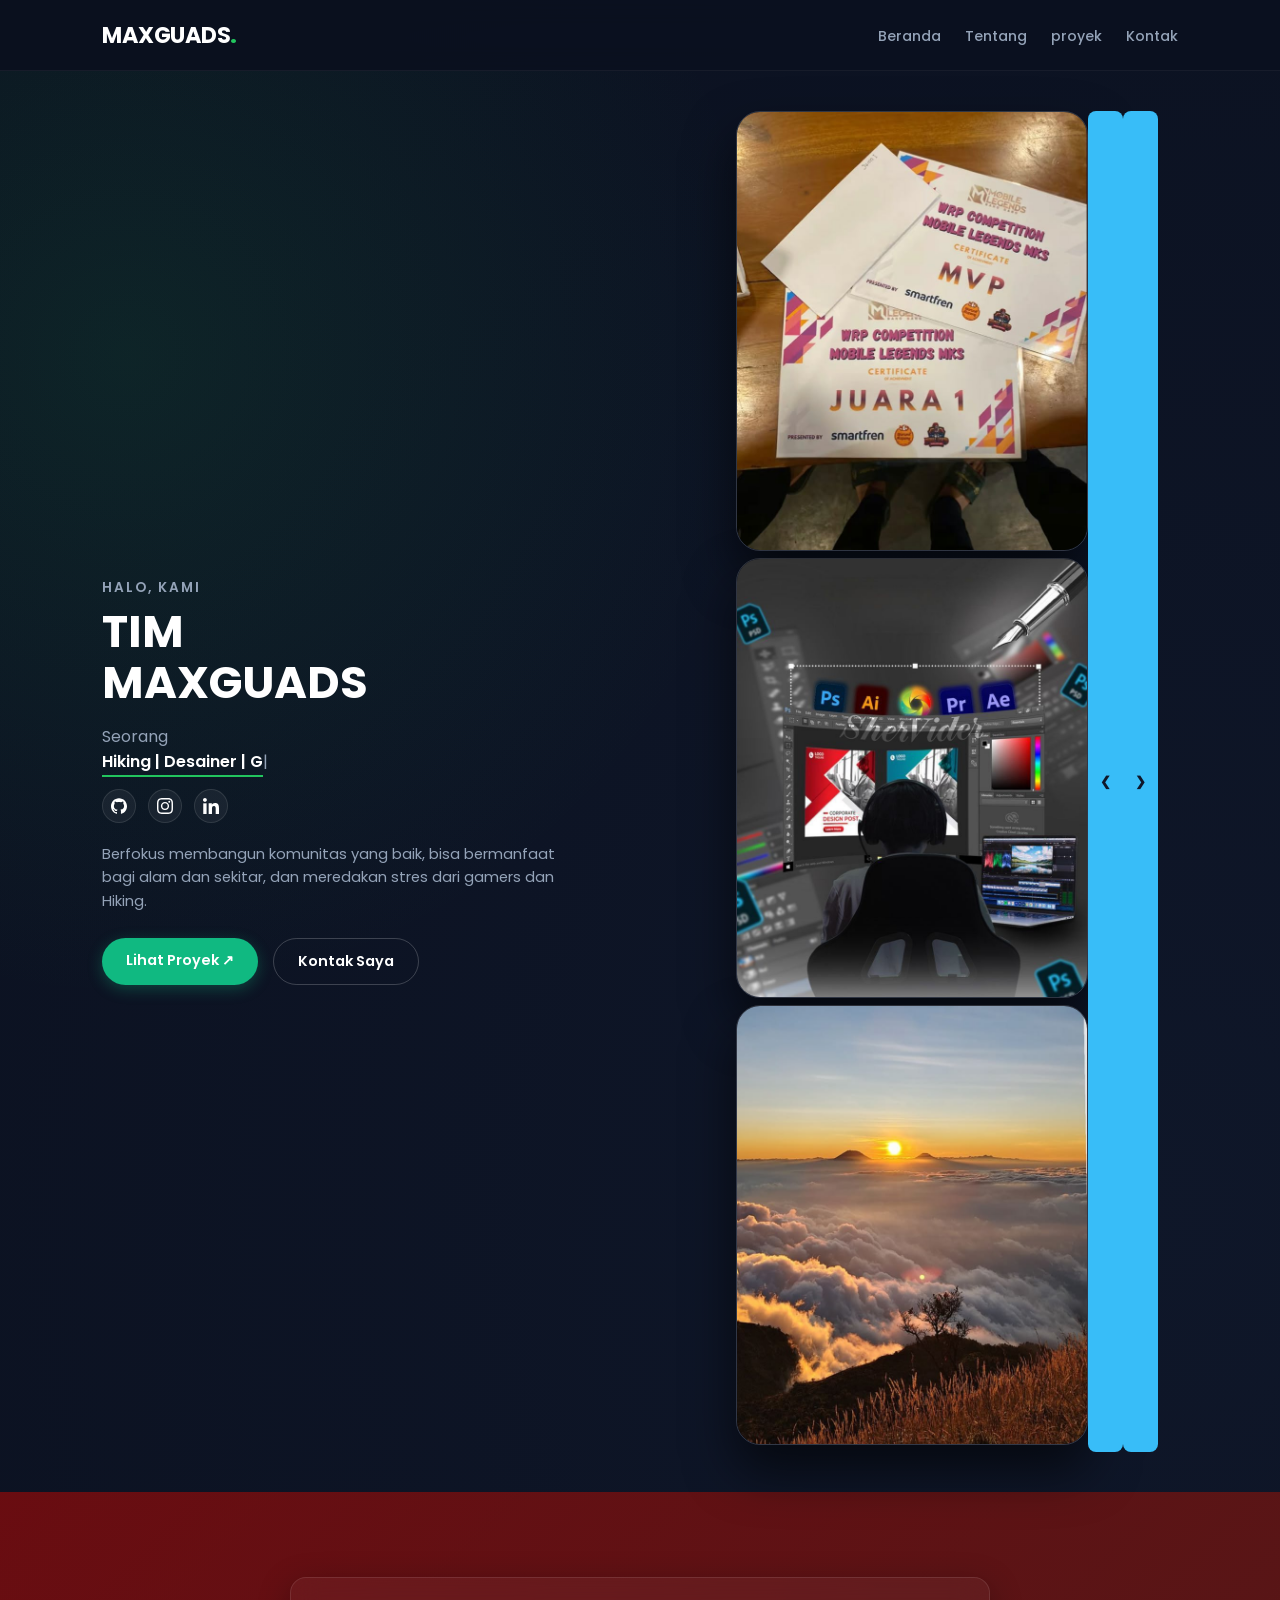
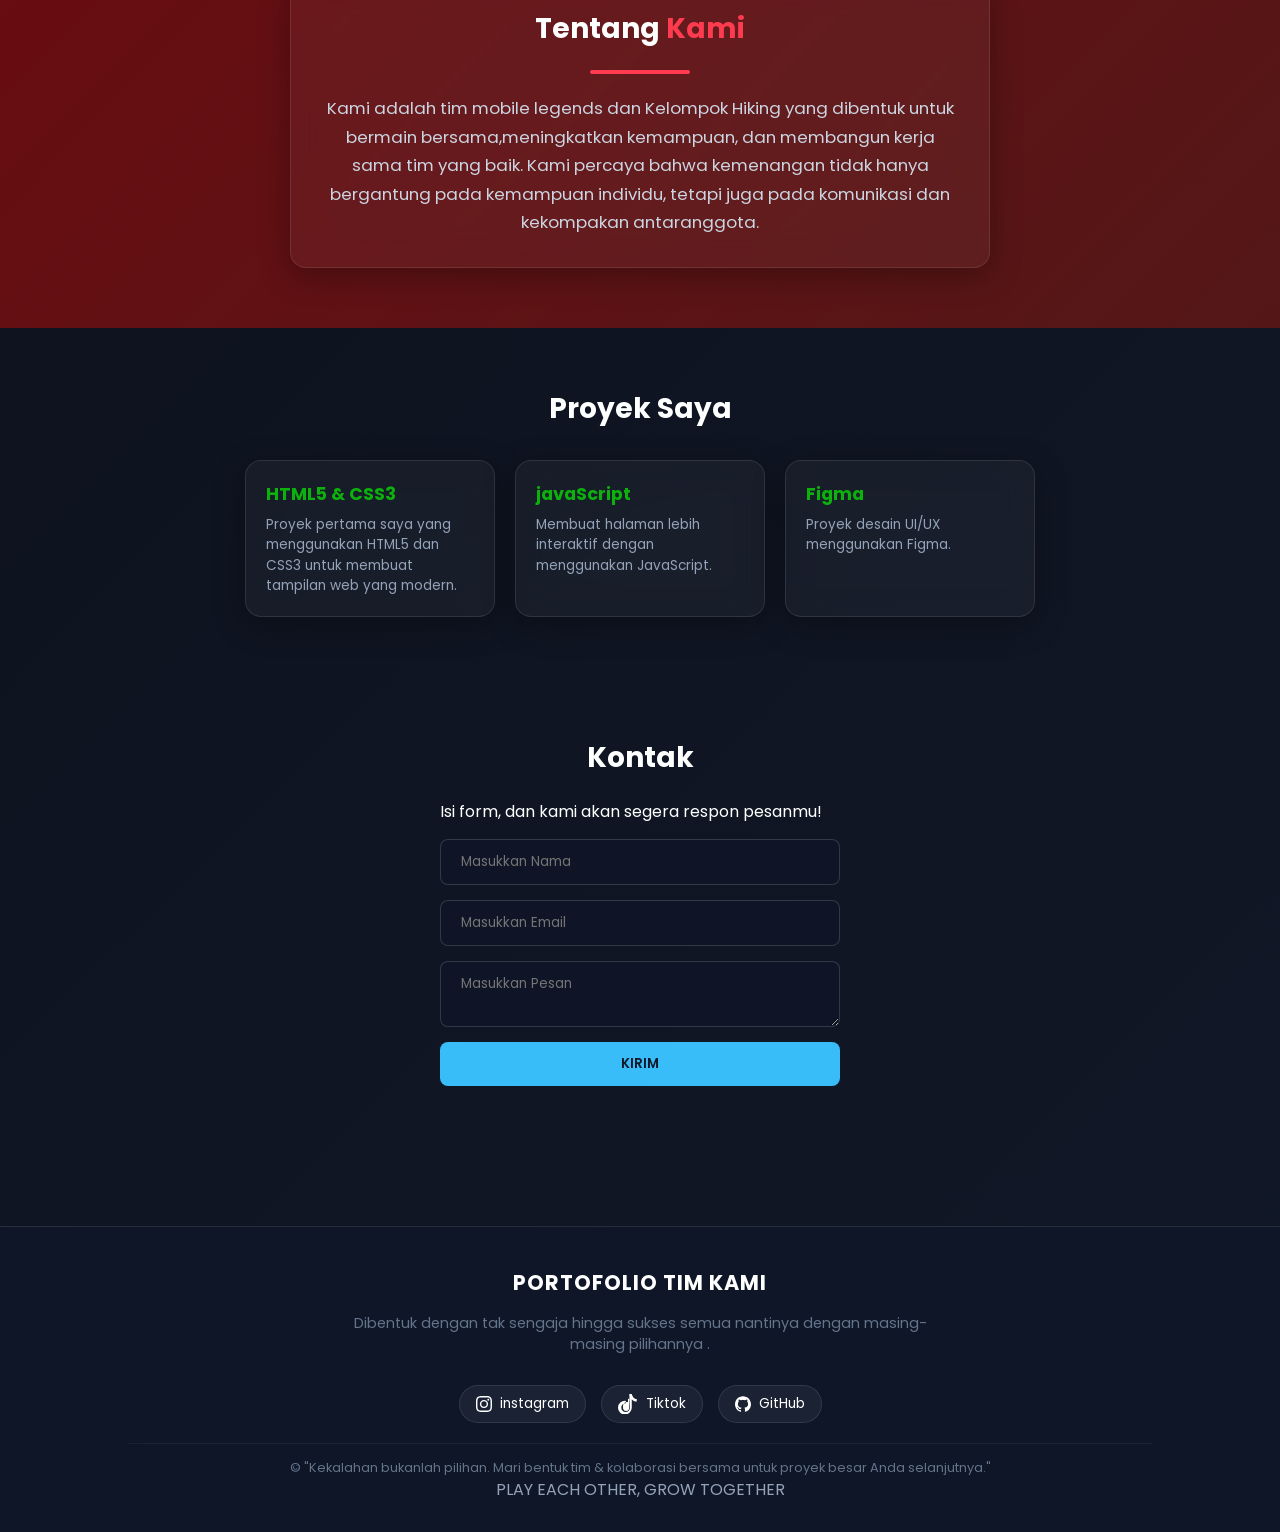
==== commit 506b9b6f: "Merge pull request #8 from Nflznwj4/tentangTimBot lagilagi" ====
--- a/index.html
+++ b/index.html
@@ -16,24 +16,18 @@
 
 <body>
     <!-- Navigation Bar -->
-    <nav>
+    <nav class="animate-load delay-1">
         <div class="nav-brand">
-            <h1>Naufal<span>.</span></h1>
+            <h1>MAXGUADS<span>.</span></h1>
         </div>
 
         <div class="nav-right">
             <ul class="nav-links">
-                <li><a href="index.html" class="active">Beranda</a></li>
-                <li><a href="tentang.html">Tentang</a></li>
-                <li><a href="proyek.html">Proyek</a></li>
-                <li><a href="kontak.html">Kontak</a></li>
+                <li><a href="#beranda">Beranda</a></li>
+                <li><a href="#tentang">Tentang</a></li>
+                <li><a href="#proyek">proyek</a></li>
+                <li><a href="#kontak">Kontak</a></li>
             </ul>
-
-            <!-- Pemisah Vertikal & Indikator Bahasa -->
-            <div class="nav-divider"></div>
-            <div class="lang-switcher" id="langToggle">
-                <span class="globe-icon">🌐</span> <span id="langText">ID</span>
-            </div>
         </div>
     </nav>
     <!-- bagian beranda -->
@@ -42,42 +36,65 @@
         <div class="hero-card">
             <!-- Sisi Kiri: Teks & Informasi -->
             <div class="hero-text-content">
-                <p class="hero-greeting">HALO, SAYA</p>
-                <h1>Naufal Zenit<br>Wijayanto</h1>
-                <p class="job-title">Seorang<br> <span class="highlight-job">Web Developer | Desaigner | Gamers</span>
+                <p class="hero-greeting animate-load">HALO, KAMI </p>
+                <h1 class="animate-load delay-4">TIM <br>MAXGUADS</h1>
+                <p class="job-title animate-load delay-6">
+                    Seorang<br> <span class="highlight-job" id="typed-text"></span><span class="cursor">|</span>
                 </p>
 
                 <!-- Barisan Ikon Sosial Media Kecil di Tengah -->
                 <div class="hero-social-icons">
-                    <a href="#" target="_blank"><img src="asset/icons/github.svg" alt="GitHub"></a>
-                    <a href="#" target="_blank"><img src="asset/icons/instagram.svg" alt="Instagram"></a>
-                    <a href="#" target="_blank"><img src="asset/icons/x.svg" alt="X"></a>
+                    <a href="https://github.com/Nflznwj4" target="_blank"><img src="asset/icons/github.svg"
+                            alt="GitHub"></a>
+                    <a href="https://www.instagram.com/zenitvers?psln=MXdma3N5cjM1cjBoZQ==" target="_blank"><img
+                            src="asset/icons/instagram.svg" alt="Instagram"></a>
+                    <a href="https://www.linkedin.com/in/naufal-zenit-wijayanto-72b211415?utm_source=share_via&utm_content=profile&utm_medium=member_android"
+                        target="_blank"><img src="asset/icons/linkedin-logo-svgrepo-com.svg" alt="X"></a>
                 </div>
 
                 <p class="description">
-                    Berfokus membangun pengalaman web yang modern, interaktif, dan berestetika tinggi dengan
-                    gaya Glassmorphism.
+                    Berfokus membangun komunitas yang baik, bisa bermanfaat bagi alam dan sekitar, dan meredakan stres dari gamers dan Hiking.
                 </p>
 
                 <div class="hero-buttons">
-                    <a href="proyek.html" class="btn-primary">Lihat Proyek ↗</a>
-                    <a href="kontak.html" class="btn-secondary">Kontak Saya</a>
+                    <a href="#proyek" class="btn-primary">Lihat Proyek ↗</a>
+                    <a href="#kontak" class="btn-secondary">Kontak Saya</a>
                 </div>
             </div>
 
-            <!-- Sisi Kanan: Kartu Foto Profil Estetik -->
+            <!-- Sisi Kanan: Kartu Foto Profil Slider -->
             <div class="hero-image-wrapper">
-                <img src="asset/images/pemandangan.jpeg" alt="Foto Profil" class="hero-profile-image">
+                <!-- Container untuk slide gambar -->
+                <div class="slider-container">
+                    <div class="slide active">
+                        <img src="asset/images/sertifikat.jpeg" alt="Foto 1" class="hero-profile-image">
+                    </div>
+                    <div class="slide">
+                        <img src="asset/images/shervider.jpeg" alt="Foto 2" class="hero-profile-image">
+                    </div>
+                    <div class="slide">
+                        <img src="asset/images/pemandangan.jpeg" alt="Foto 3" class="hero-profile-image">
+                    </div>
+                </div>
+
+                <!-- Tombol Navigasi Kiri & Kanan -->
+                <button class="prev-btn" onclick="moveSlide(-1)">&#10094;</button>
+                <button class="next-btn" onclick="moveSlide(1)">&#10095;</button>
+
+                <!-- Indikator Titik (Dots) di bawah gambar -->
+                <div class="dots-container">
+                    <span class="dot active" onclick="currentSlide(0)"></span>
+                    <span class="dot" onclick="currentSlide(1)"></span>
+                    <span class="dot" onclick="currentSlide(2)"></span>
+                </div>
             </div>
-        </div>
+
     </section>
     <!-- bagian tentang -->
     <section id="tentang" class="section">
-        <h2>Tentang <span
-            class="highlight">Kami</span></h2>
         <div class="tentang-container">
-            <p>Kami adalah tim mobile legends dan komunitas hiking yang dibentuk untuk bermain bersama dan mencintai alam,meningkatkan kemampuan, dan membangun kerja sama tim yang baik. Kami percaya bahwa kemenangan tidak hanya bergantung pada kemampuan individu, tetapi juga pada komunikasi dan kekompakan antaranggota.
-            </p>
+            <h2>Tentang <span class="highlight">Kami</span></h2>
+            <p>Kami adalah tim mobile legends dan Kelompok Hiking yang dibentuk untuk bermain bersama,meningkatkan kemampuan, dan membangun kerja sama tim yang baik. Kami percaya bahwa kemenangan tidak hanya bergantung pada kemampuan individu, tetapi juga pada komunikasi dan kekompakan antaranggota.</p>
         </div>
     </section>
     <!-- bagian proyek -->
@@ -100,14 +117,15 @@
         </div>
     </section>
 
-    <section id="kontak" class="section">
+ <section id="kontak" class="section">
         <h2>Kontak</h2>
-
+        </p>
         <form id="contactForm">
-            <input type="text" placeholder=" Masukan Nama" required>
-            <input type="email" placeholder=" Masukan Email" required>
-            <textarea placeholder=" Masukan Pesan" required></textarea>
-            <button type="submit">Kirim</button>
+            <p> Isi form, dan kami akan segera respon pesanmu! </p>
+            <input type="text" placeholder=" Masukkan Nama" required>
+            <input type="email" placeholder=" Masukkan Email" required>
+            <textarea placeholder=" Masukkan Pesan" required></textarea>
+            <button type="submit">KIRIM</button>
         </form>
 
         <p id="message" class="message"></p>
@@ -116,20 +134,24 @@
 
     <footer>
         <div class="footer-content">
-            <h3>PORTOFOLIO</h3>
-            <p>Dibangun dengan sepenuh hati dan ditemani segelas kopi.</p>
+            <h3>PORTOFOLIO TIM KAMI</h3>
+            <p>Dibentuk dengan tak sengaja hingga sukses semua nantinya dengan masing-masing pilihannya .</p>
             <div class="social-icons">
                 <a href="https://www.instagram.com/zenitvers?psln=MXdma3N5cjM1cjBoZQ==" target="_blank">
                     <img src="asset/icons/instagram.svg" alt="Instagram"> instagram</a>
-                <a href="https://www.linkedin.com/in/naufal-zenit-wijayanto-72b211415?utm_source=share_via&utm_content=profile&utm_medium=member_android"
+                <a href="https://www.tiktok.com/@iqbaal_1207?_r=1&_t=ZS-9AxeWQlXBgI"
                     target="_blank">
-                    <img src="asset/icons/x.svg" alt="x"> Twitter</a>
+                     <svg xmlns="http://w3.org" width="20" height="20" fill="currentColor" viewBox="0 0 16 16">
+            <path d="M9 0h1.98c.144.715.54 1.617 1.235 2.512C12.895 3.389 13.797 4 15 4v2c-1.753 0-3.07-.814-4-1.873V11a5.5 5.5 0 0 1-5.5 5.5A5.5 5.5 0 0 1 0 11a5.5 5.5 0 0 1 6.105-5.471l.21.018v1.839l-.2.010a3.5 3.5 0 1 0 3.5 3.5zm-1.02 3.729v2.683l-.644-.01A3.5 3.5 0 0 0 4 9.897V11a2.5 2.5 0 0 0 2.5 2.5 2.5 2.5 0 0 0 2.5-2.5V3.729z"/>
+        </svg> Tiktok</a>
+                    
                 <a href="https://github.com/Nflznwj4" target="_blank" title="GitHub">
                     <img src="asset/icons/github.svg" alt="GitHub"> GitHub
                 </a>
             </div>
         </div>
-        <p class="copyright">&copy; 2026 PEMULA. Wajar masih burik Boy.</p>
+        <p class="copyright">&copy; "Kekalahan bukanlah pilihan. Mari bentuk tim & kolaborasi bersama untuk proyek besar Anda selanjutnya."</p>
+        <P> PLAY EACH OTHER, GROW TOGETHER</P>
     </footer>
 
 </body>
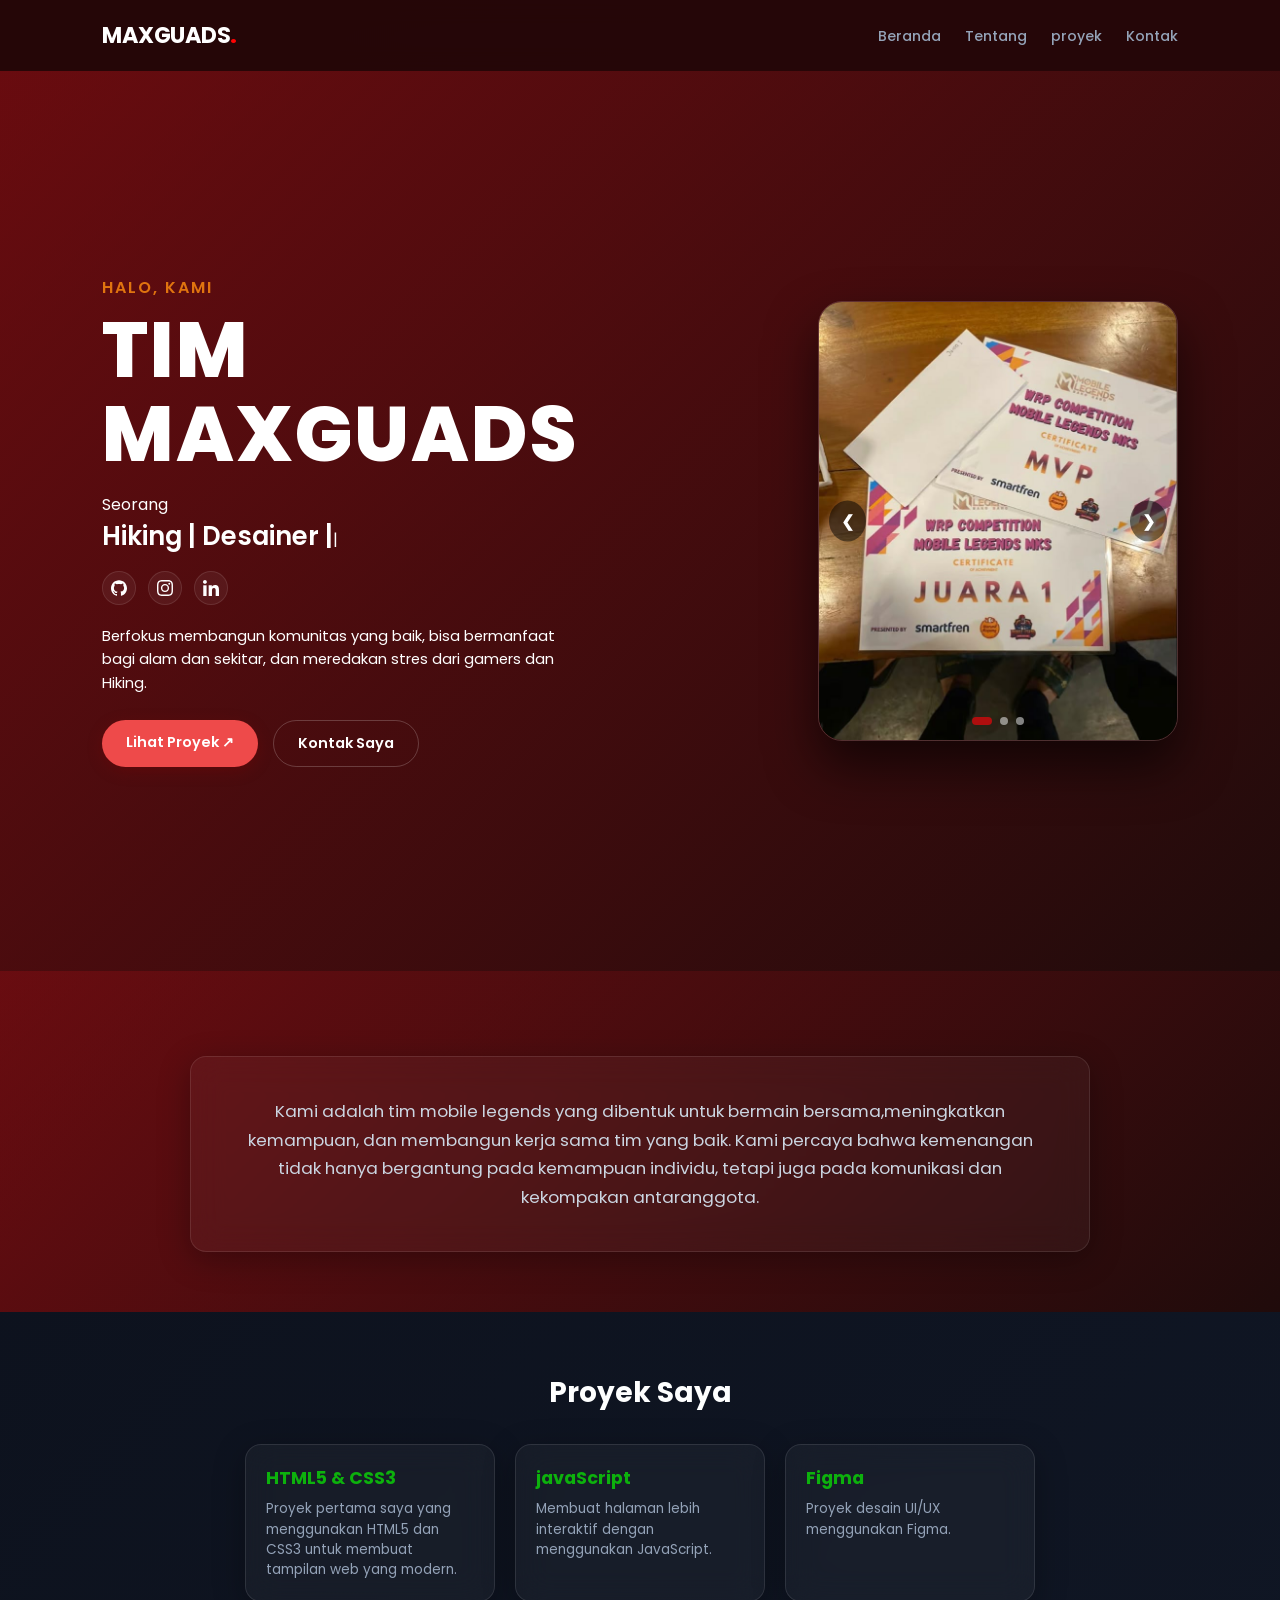
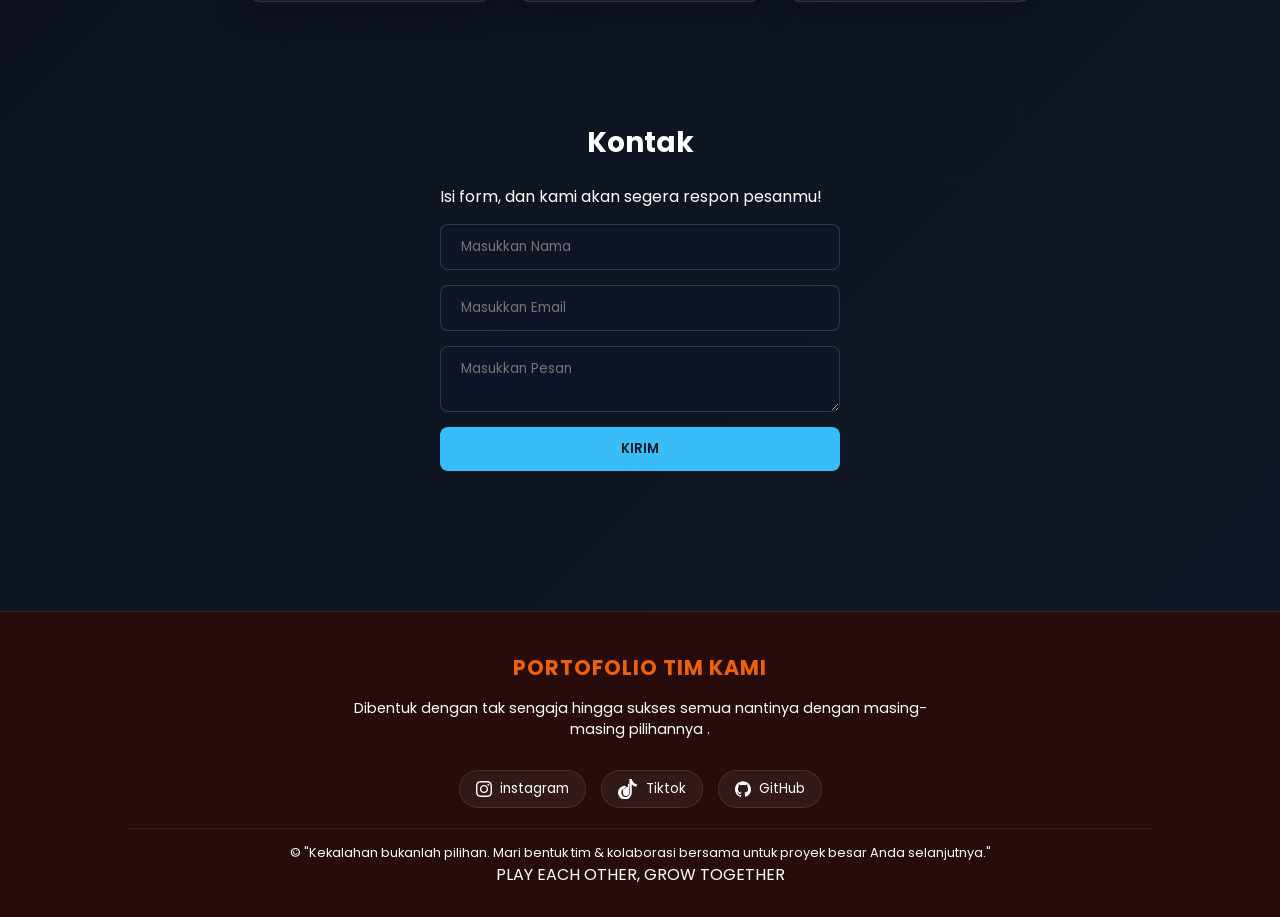
==== commit 75448eb4: "Merge branch 'tentangTimBot' of https://github.com/Nflznwj4/BELAJAR into tentangTimBot" ====
--- a/index.html
+++ b/index.html
@@ -93,8 +93,8 @@
     <!-- bagian tentang -->
     <section id="tentang" class="section">
         <div class="tentang-container">
-            <h2>Tentang <span class="highlight">Kami</span></h2>
-            <p>Kami adalah tim mobile legends dan Kelompok Hiking yang dibentuk untuk bermain bersama,meningkatkan kemampuan, dan membangun kerja sama tim yang baik. Kami percaya bahwa kemenangan tidak hanya bergantung pada kemampuan individu, tetapi juga pada komunikasi dan kekompakan antaranggota.</p>
+            <p>Kami adalah tim mobile legends yang dibentuk untuk bermain bersama,meningkatkan kemampuan, dan membangun kerja sama tim yang baik. Kami percaya bahwa kemenangan tidak hanya bergantung pada kemampuan individu, tetapi juga pada komunikasi dan kekompakan antaranggota.
+            </p>
         </div>
     </section>
     <!-- bagian proyek -->
--- a/css/style.css
+++ b/css/style.css
@@ -5,6 +5,37 @@
     font-family: 'Poppins', Helvetica, sans-serif;
 }
 
+@keyframes slideUpFade {
+    0% {
+        opacity: 0;
+        transform: translateY(30px);
+    }
+    100% {
+        opacity: 1;
+        transform: translateY(0);
+    }
+}
+
+.animate-load {
+    animation: slideUpFade 0.8s cubic-bezier(0.16, 1, 0.3, 1) forwards;
+}
+
+.delay-1 { animation-delay: 0.2s; }
+.delay-2 { animation-delay: 0.3s; }
+.delay-3 { animation-delay: 0.4s; }
+.delay-4 { animation-delay: 0.5s; }
+.delay-5 { animation-delay: 0.6s; }
+html {
+    scroll-behavior: smooth;
+}
+
+.animate-load {
+    animation: slideUpFade 0.8s cubic-bezier(0.16, 1, 0.3, 1) forwards;
+}
+
+.delay-1 { animation-delay: 0.5s; }
+.delay-2 { animation-delay: 0.50s; }
+
 body { 
     background: linear-gradient(135deg, #0b0f19, #111827); /* Contoh background gradasi gelap */
     color: #ffffff;
@@ -19,13 +50,13 @@
     justify-content: space-between;
     align-items: center;
     padding: 18px 8%;
-    background: rgba(11, 17, 32, 0.85); 
+    background: rgba(43, 5, 5, 0.85); 
     backdrop-filter: blur(12px);
     -webkit-backdrop-filter: blur(12px);
     position: sticky;
     top: 0;
     z-index: 1000;
-    border-bottom: 1px solid rgba(255, 255, 255, 0.05);
+    border-bottom: 1px solid rgba(87, 5, 5, 0.05);
 }
 
 /* Brand / Logo Kiri */
@@ -37,7 +68,7 @@
 }
 
 .nav-brand h1 span {
-    color: #22c55e; 
+    color: #ff0303; 
 }
 
 /* Bagian Kanan (Menu + Bahasa) */
@@ -69,7 +100,7 @@
 
 /* Menu Aktif (Dengan Titik / Garis Bawah Bertenaga) */
 .nav-links a.active {
-    color: #22c55e;
+    color: #c52222;
     font-weight: 600;
 }
 
@@ -108,57 +139,61 @@
     color: #ffffff;
 }
 #beranda {
-    min-height: 85vh;
+    min-height: 100vh;
     display: flex;
     align-items: center;
     justify-content: center;
     padding: 40px 8%;
-    background: radial-gradient(circle at 10% 20%, rgba(34, 197, 94, 0.1) 0%, transparent 40%),
-                radial-gradient(circle at 90% 80%, rgba(15, 23, 42, 0.9) 0%, #0b1120 100%);
+    background: linear-gradient(135deg, #a00909a0, #200b0b);
 }
 
 .hero-card {
     display: flex;
     align-items: center;
     justify-content: space-between;
-    gap: 60px;
-    max-width: 1100px;
+    gap: 80px;
+    max-width: 1300px;
     width: 100%;
+    margin-left: 0;
     background: transparent; /* Tanpa kotak besar di belakang */
 }
 
 /* Sisi Kiri: Konten Teks */
 .hero-text-content {
-    flex: 1.2;
+    flex: 1;
+    max-width: 650px;
     text-align: left;
 }
 
 .hero-greeting {
-    font-size: 0.85rem;
+    font-size: 1rem;
     letter-spacing: 2px;
-    color: #94a3b8;
+    color: #e0740f;
     margin-bottom: 8px;
     font-weight: 600;
 }
 
 #beranda h1 {
-    font-size: clamp(2.2rem, 3.5vw, 3.2rem);
-    font-weight: 700;
-    color: #ffffff;
-    line-height: 1.15;
+    font-size: clamp(2.5rem, 6vw, 6.5rem);
+    font-weight: 800;
+    color: #ffffff;
+    line-height: 1.1;
+    letter-spacing: 2px;
+    word-spacing: 4px;
     margin-bottom: 15px;
 }
 
 .job-title {
     font-size: 1rem;
-    color: #94a3b8;
+    color: #ffffff;
     margin-bottom: 15px;
 }
 
 .highlight-job {
     color: #ffffff;
+    font-size: 1.6rem;
     font-weight: 600;
-    border-bottom: 2px solid #22c55e; /* Garis bawah hijau neon tipis ala referensi */
+    border-bottom: 2px solid #faf9f900; 
     padding-bottom: 2px;
 }
 
@@ -182,8 +217,8 @@
 }
 
 .hero-social-icons a:hover {
-    background: rgba(34, 197, 94, 0.2);
-    border-color: #22c55e;
+    background: rgba(109, 4, 4, 0.329);
+    border-color: #ca0303;
 }
 
 .hero-social-icons img {
@@ -193,7 +228,7 @@
 }
 
 .description {
-    color: #94a3b8;
+    color: #ffffff;
     font-size: 0.92rem;
     line-height: 1.6;
     margin-bottom: 25px;
@@ -207,7 +242,7 @@
 }
 
 .btn-primary {
-    background: #10b981; /* Warna hijau tombol */
+    background: #ee4a4a; /* Warna hijau tombol */
     color: #ffffff;
     padding: 12px 24px;
     border-radius: 30px;
@@ -215,11 +250,11 @@
     font-weight: 600;
     font-size: 0.9rem;
     transition: all 0.3s ease;
-    box-shadow: 0 4px 15px rgba(16, 185, 129, 0.3);
+    box-shadow: 0 4px 15px rgba(131, 0, 0, 0.3);
 }
 
 .btn-primary:hover {
-    background: #059669;
+    background: #960505;
     transform: translateY(-2px);
 }
 
@@ -240,36 +275,102 @@
     background: rgba(255, 255, 255, 0.05);
 }
 
-/* Sisi Kanan: Kartu Foto Estetik (Glassmorphism Card) */
-/* Kelas Dasar (Wajib diberi transition agar pergerakannya mulus) */
+/* Sisi Kanan: Slider Foto Beranda */
 .hero-image-wrapper {
     flex: 1;
-    display: flex;
-    justify-content: center;
-    transition: transform 0.4s cubic-bezier(0.16, 1, 0.3, 1); /* Membuat gerakan naik/turun sangat halus */
-}
-
-.hero-profile-image {
-    width: 100%;
+    position: relative;
+    overflow: hidden;
     max-width: 360px;
     height: 440px;
+    border-radius: 24px;
+    border: 1px solid rgba(255, 254, 254, 0.15);
+    box-shadow: 0 25px 50px rgba(0, 0, 0, 0.6);
+    transition: transform 0.4s cubic-bezier(0.16, 1, 0.3, 1), box-shadow 0.4s ease, border-color 0.4s ease;
+}
+
+.hero-image-wrapper:hover {
+    transform: translateY(-8px) scale(1.02);
+    border-color: #af0e0e;
+    box-shadow: 0 35px 70px rgba(204, 11, 11, 0.527);
+}
+
+.slider-container {
+    position: relative;
+    width: 100%;
+    height: 100%;
+}
+
+.slide {
+    position: absolute;
+    top: 0;
+    left: 0;
+    width: 100%;
+    height: 100%;
+    opacity: 0;
+    transition: opacity 0.5s ease-in-out;
+}
+
+.slide.active {
+    opacity: 1;
+}
+
+.slide img.hero-profile-image {
+    width: 100%;
+    height: 100%;
     object-fit: cover;
-    border-radius: 24px;
-    border: 1px solid rgba(255, 255, 255, 0.15);
-    box-shadow: 0 25px 50px rgba(0, 0, 0, 0.6);
-    transition: all 0.4s ease; /* Transisi halus untuk warna border dan bayangan */
-}
-
-/* Efek saat kursor mendekati (Hover) */
-.hero-image-wrapper:hover {
-    transform: translateY(-8px) scale(1.02); /* Gambar sedikit naik ke atas dan membesar tipis */
-}
-
-.hero-image-wrapper:hover .hero-profile-image {
-    border-color: #22c55e; /* Border berubah jadi hijau neon */
-    box-shadow: 0 35px 70px rgba(34, 197, 94, 0.25); /* Memunculkan efek cahaya hijau di bawah gambar */
-}
-
+    border-radius: 0;
+    border: none;
+    box-shadow: none;
+}
+
+/* Tombol Navigasi Slider */
+.prev-btn, .next-btn {
+    position: absolute;
+    top: 50%;
+    transform: translateY(-50%);
+    background-color: rgba(0, 0, 0, 0.5);
+    color: white;
+    border: none;
+    font-size: 16px;
+    padding: 8px 12px;
+    cursor: pointer;
+    border-radius: 50%;
+    z-index: 10;
+    transition: 0.3s;
+}
+
+.prev-btn:hover, .next-btn:hover {
+    background-color: #af0e0e;
+}
+
+.prev-btn { left: 10px; }
+.next-btn { right: 10px; }
+
+/* Indikator Titik (Dots) */
+.dots-container {
+    position: absolute;
+    bottom: 15px;
+    left: 50%;
+    transform: translateX(-50%);
+    display: flex;
+    gap: 8px;
+    z-index: 10;
+}
+
+.dot {
+    width: 8px;
+    height: 8px;
+    background-color: rgba(255, 255, 255, 0.5);
+    border-radius: 50%;
+    cursor: pointer;
+    transition: 0.3s;
+}
+
+.dot.active, .dot:hover {
+    background-color: #af0e0e;
+    width: 20px;
+    border-radius: 4px;
+}
 .baru {
     height: 100vh;
     background: linear-gradient(to right, #00f2fe, #4facfe);
@@ -310,16 +411,18 @@
 }
 
 .tentang-container {
-    max-width: 700px;
+    width: 100%;
+    max-width: 900px; /* Lebar maksimal kartu teks di tengah */
     margin: 25px auto 0;
     background: rgba(255, 255, 255, 0.04);
     backdrop-filter: blur(16px);
     -webkit-backdrop-filter: blur(16px);
     border: 1px solid rgba(255, 255, 255, 0.1);
     border-radius: 16px;
-    padding: 30px;
+    padding: 40px;
     box-shadow: 0 8px 32px 0 rgba(0, 0, 0, 0.3);
     text-align: center;
+    box-sizing: border-box;
 }
 
 .tentang-container p {
@@ -403,13 +506,13 @@
 }
 
 footer {
-    background: rgba(15, 23, 42, 0.8);
+    background: rgba(40, 12, 11, 1);
     backdrop-filter: blur(12px);
     -webkit-backdrop-filter: blur(12px);
     border-top: 1px solid rgba(255, 255, 255, 0.1);
     padding: 40px 10% 30px;
     text-align: center;
-    color: #94a3b8;
+    color: #ffffff;
     margin-top: 60px;
 }
 
@@ -423,14 +526,14 @@
 }
 
 .footer-content h3 {
-    color: #ffffff;
+    color: #ef6109;
     font-size: 1.3rem;
     font-weight: 700;
     letter-spacing: 1px;
 }
 
 .footer-content p {
-    color: #64748b;
+    color: #ffffff;
     font-size: 0.9rem;
     margin-bottom: 5px;
 }
@@ -476,7 +579,7 @@
 
 .copyright {
     font-size: 0.8rem;
-    color: #64748b;
+    color: #ffffff;
     border-top: 1px solid rgba(255, 255, 255, 0.05);
     width: 100%;
     padding-top: 15px;
@@ -500,5 +603,5 @@
     color: #ff3b4f !important;
 }
 #tentang {
-    background: linear-gradient(135deg, #a00909a0, #541717);
+    background: linear-gradient(135deg, #a00909a0, #200b0b);
 }
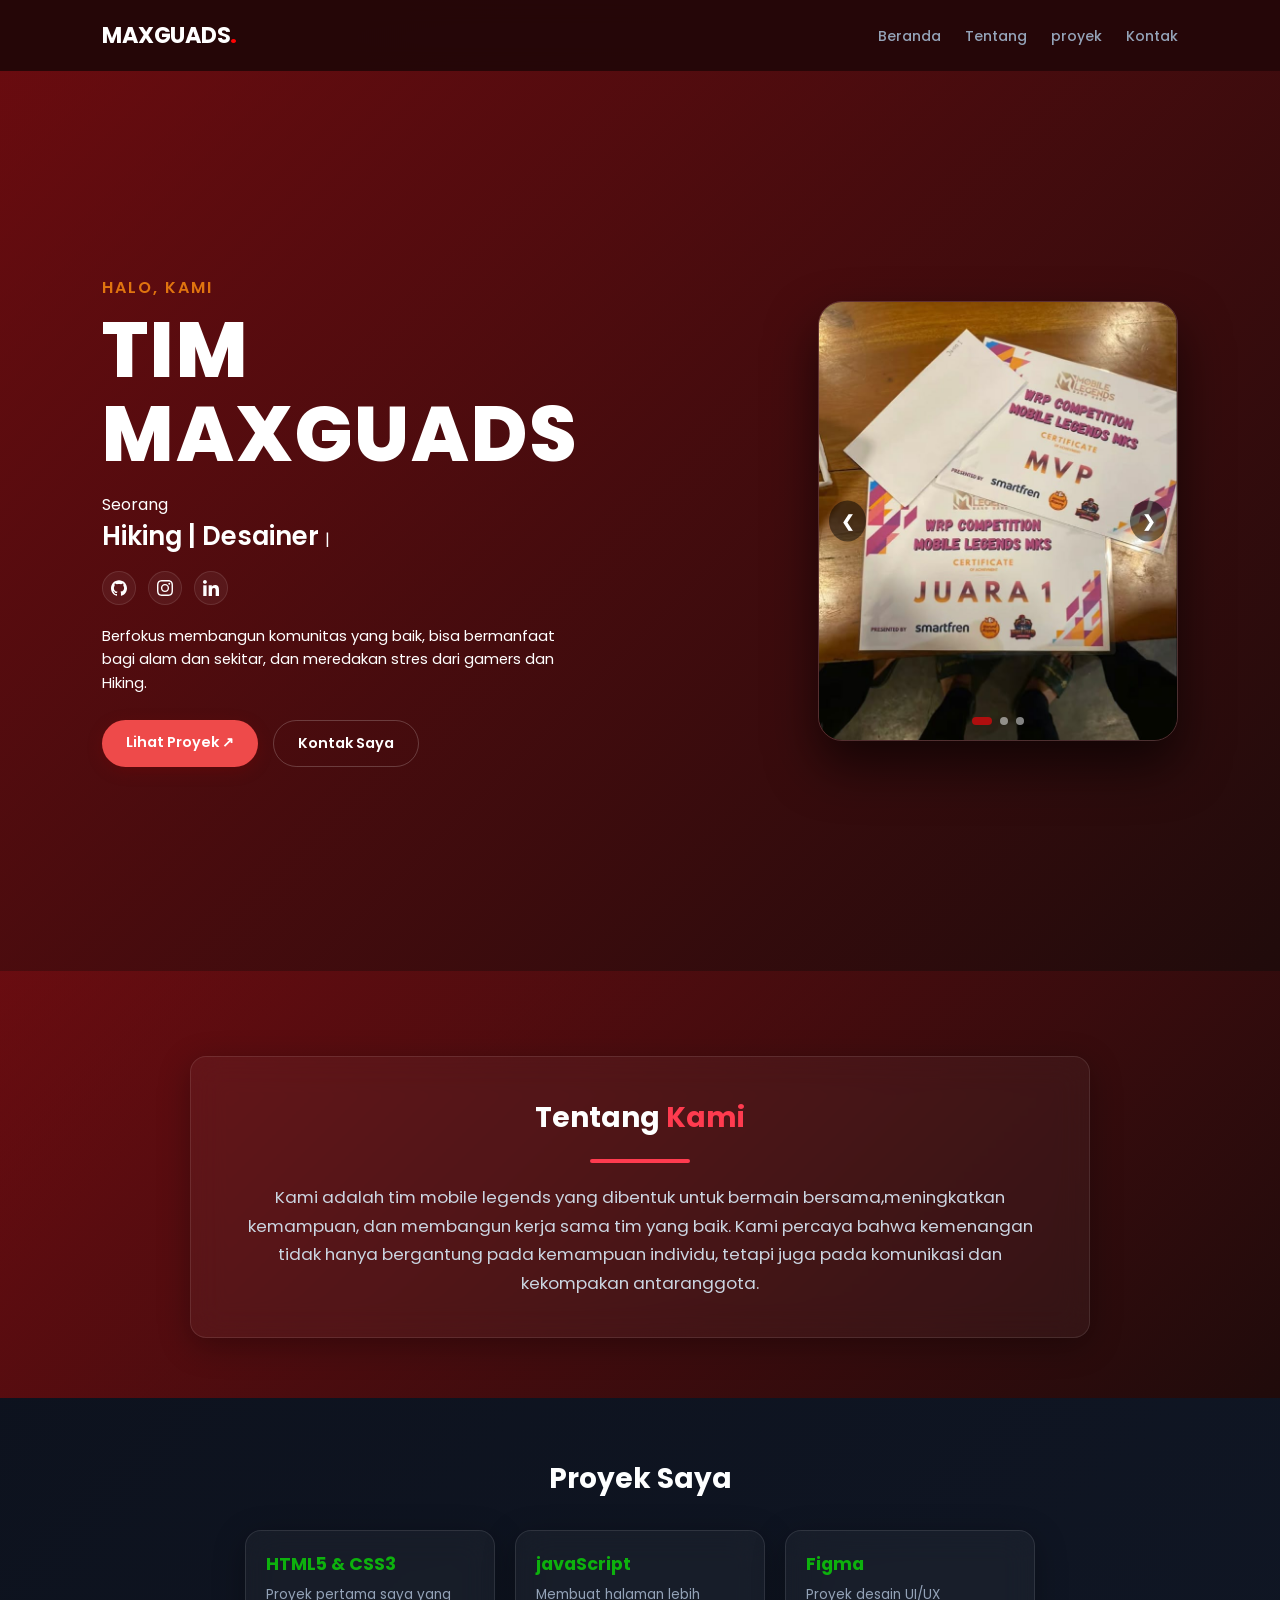
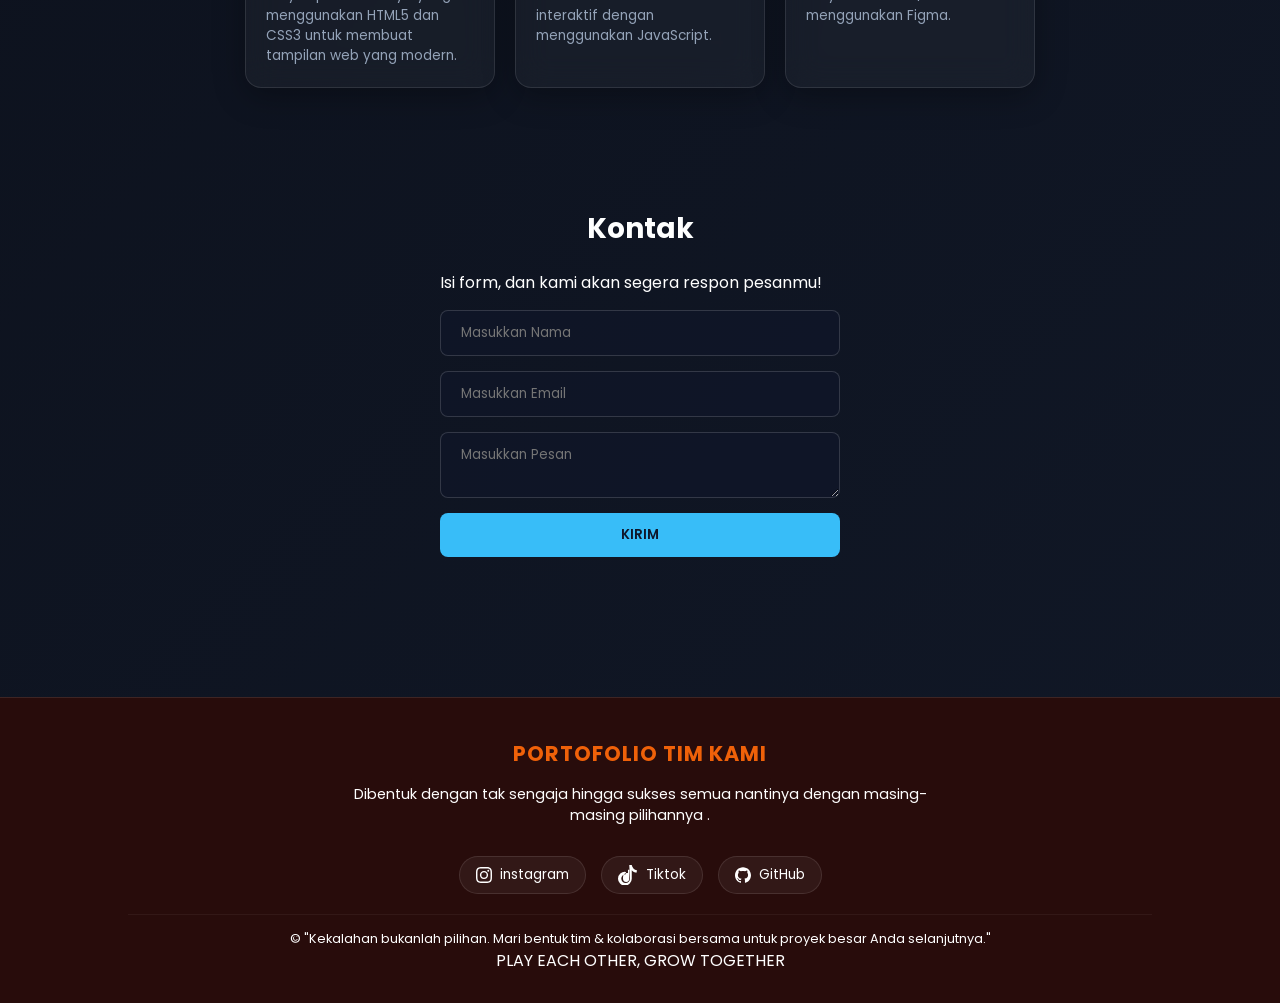
==== commit ee121344: "lagilagi" ====
--- a/index.html
+++ b/index.html
@@ -93,6 +93,7 @@
     <!-- bagian tentang -->
     <section id="tentang" class="section">
         <div class="tentang-container">
+            <h2>Tentang <span class="highlight">Kami</span></h2>
             <p>Kami adalah tim mobile legends yang dibentuk untuk bermain bersama,meningkatkan kemampuan, dan membangun kerja sama tim yang baik. Kami percaya bahwa kemenangan tidak hanya bergantung pada kemampuan individu, tetapi juga pada komunikasi dan kekompakan antaranggota.
             </p>
         </div>
--- a/css/style.css
+++ b/css/style.css
@@ -600,7 +600,7 @@
     border-radius: 5px
 }
 h2 .highlight {
-    color: #ff3b4f !important;
+    color: #ff3b4f ;
 }
 #tentang {
     background: linear-gradient(135deg, #a00909a0, #200b0b);
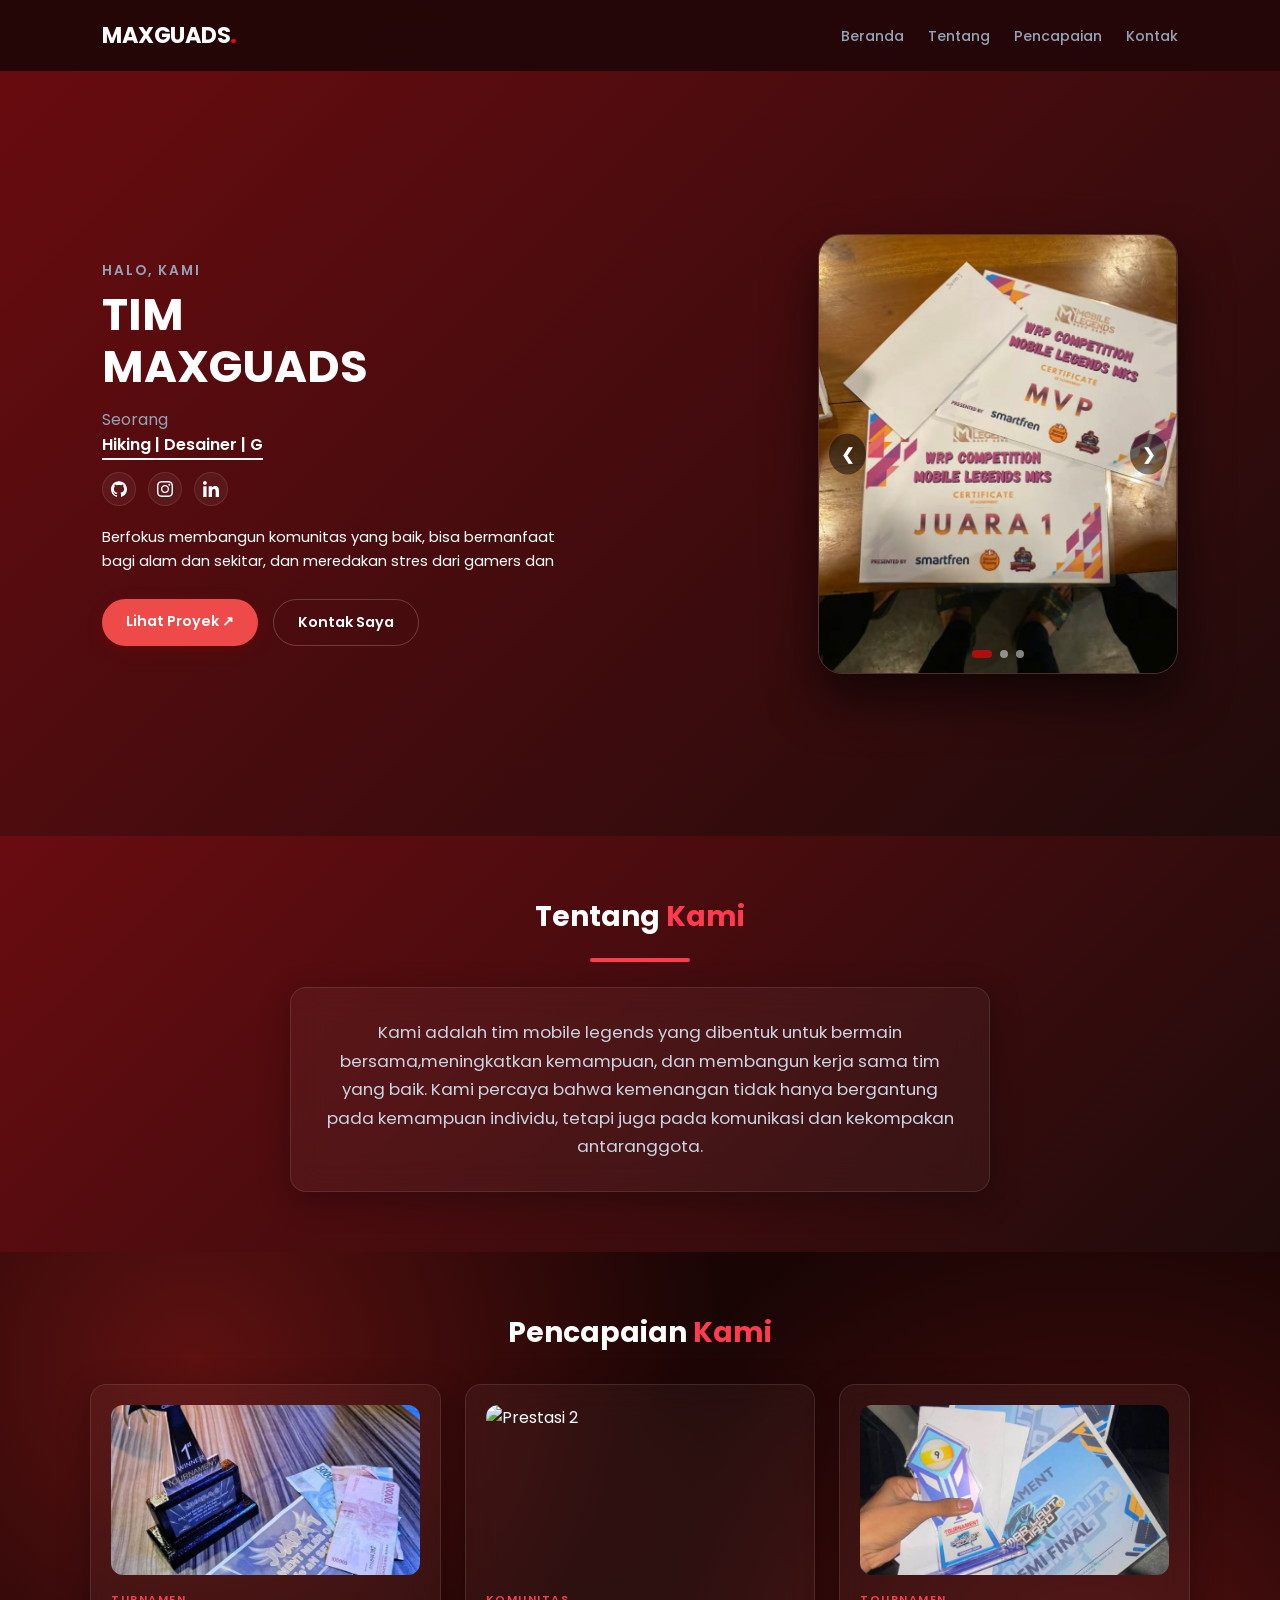
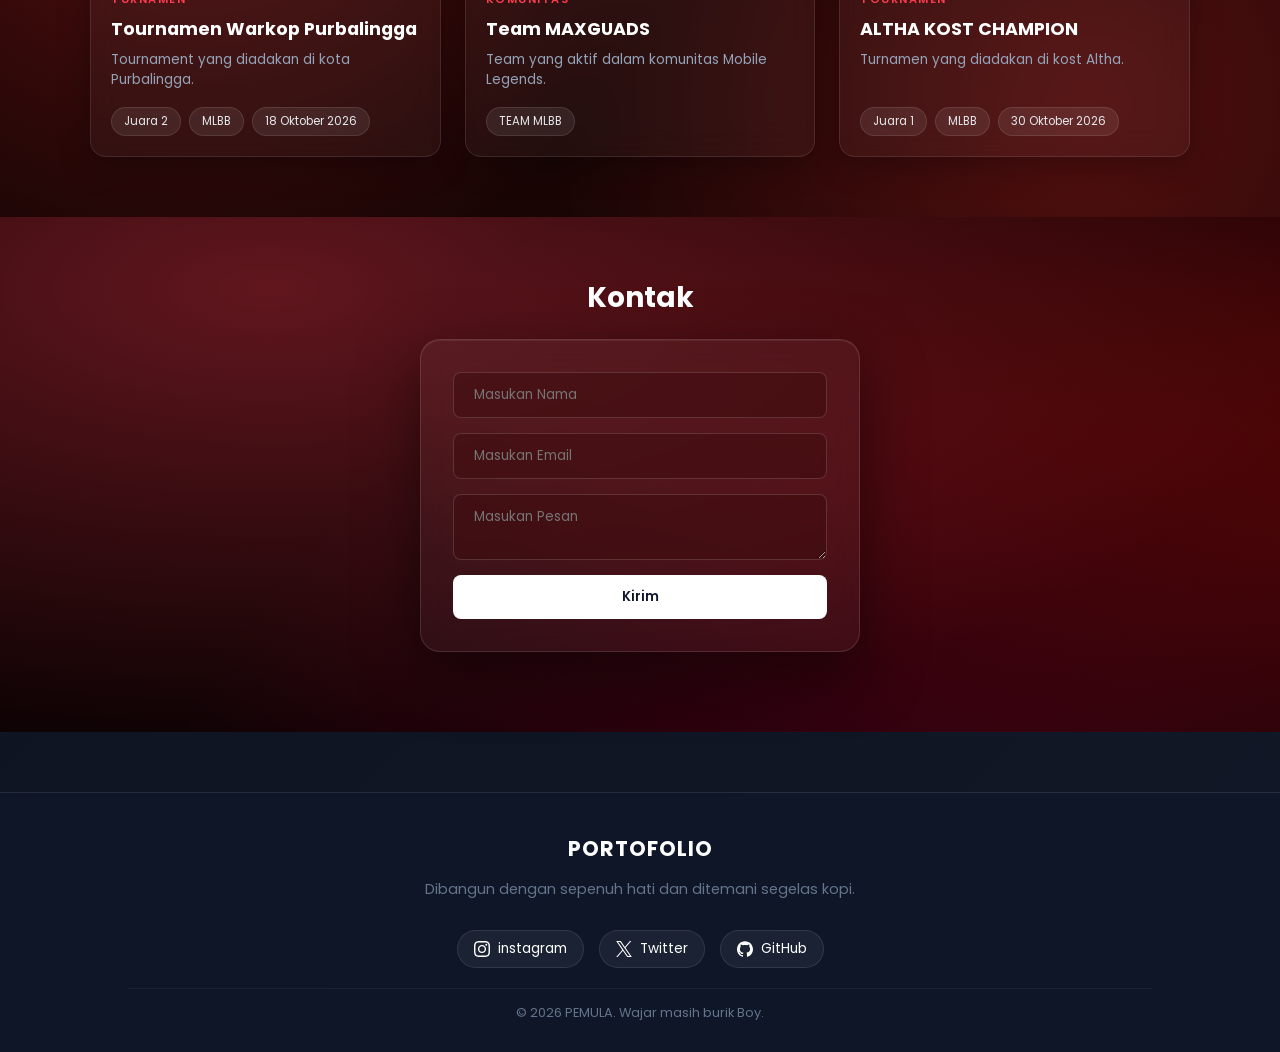
==== commit 7dfd77be: "proyek" ====
--- a/index.html
+++ b/index.html
@@ -25,7 +25,7 @@
             <ul class="nav-links">
                 <li><a href="#beranda">Beranda</a></li>
                 <li><a href="#tentang">Tentang</a></li>
-                <li><a href="#proyek">proyek</a></li>
+                <li><a href="#proyek">Pencapaian</a></li>
                 <li><a href="#kontak">Kontak</a></li>
             </ul>
         </div>
@@ -53,7 +53,7 @@
                 </div>
 
                 <p class="description">
-                    Berfokus membangun komunitas yang baik, bisa bermanfaat bagi alam dan sekitar, dan meredakan stres dari gamers dan Hiking.
+                    Berfokus membangun komunitas yang baik, bisa bermanfaat bagi alam dan sekitar, dan meredakan stres dari gamers dan 
                 </p>
 
                 <div class="hero-buttons">
@@ -92,41 +92,63 @@
     </section>
     <!-- bagian tentang -->
     <section id="tentang" class="section">
+        <h2>Tentang <span
+            class="highlight">Kami</span></h2>
         <div class="tentang-container">
-            <h2>Tentang <span class="highlight">Kami</span></h2>
             <p>Kami adalah tim mobile legends yang dibentuk untuk bermain bersama,meningkatkan kemampuan, dan membangun kerja sama tim yang baik. Kami percaya bahwa kemenangan tidak hanya bergantung pada kemampuan individu, tetapi juga pada komunikasi dan kekompakan antaranggota.
             </p>
         </div>
     </section>
     <!-- bagian proyek -->
     <section id="proyek" class="section">
-        <h2>Proyek Saya</h2>
+        <h2>Pencapaian <span class="highlight">Kami</span>
+        </h2>
         <!-- <p>Beberapa proyek yang telah saya kerjakan:</p> -->
         <div class="proyek-container">
-            <div class="proyek-item">
-                <h3>HTML5 & CSS3</h3>
-                <p>Proyek pertama saya yang menggunakan HTML5 dan CSS3 untuk membuat tampilan web yang modern.</p>
-            </div>
-            <div class="proyek-item">
-                <h3>javaScript</h3>
-                <p>Membuat halaman lebih interaktif dengan menggunakan JavaScript.</p>
-            </div>
-            <div class="proyek-item">
-                <h3>Figma</h3>
-                <p>Proyek desain UI/UX menggunakan Figma.</p>
-            </div>
+    <div class="proyek-item">
+        <img src="asset/images/mobaaa.jpeg" alt="Prestasi 1">
+        <span class="proyek-label">Turnamen</span>
+        <h3>Tournamen Warkop Purbalingga</h3>
+        <p>Tournament yang diadakan di kota Purbalingga.</p>
+        <div class="proyek-tags">
+            <span>Juara 2</span>
+            <span>MLBB</span>
+            <span>18 Oktober 2026</span>
         </div>
+    </div>
+
+    <div class="proyek-item">
+        <img src="asset/images/team.jpg" alt="Prestasi 2">
+        <span class="proyek-label">Komunitas</span>
+        <h3>Team MAXGUADS</h3>
+        <p>Team yang aktif dalam komunitas Mobile Legends.</p>
+        <div class="proyek-tags">
+            <span>TEAM MLBB</span>
+        </div>
+    </div>
+
+    <div class="proyek-item">
+        <img src="asset/images/Sertif.jpeg" alt="Prestasi 3">
+        <span class="proyek-label">TOURNAMEN</span>
+        <h3>ALTHA KOST CHAMPION</h3>
+        <p>Turnamen yang diadakan di kost Altha.</p>
+        <div class="proyek-tags">
+            <span>Juara 1</span>
+            <span>MLBB</span>
+            <span>30 Oktober 2026</span>
+        </div>
+    </div>
+</div>
     </section>
 
- <section id="kontak" class="section">
+    <section id="kontak" class="section">
         <h2>Kontak</h2>
-        </p>
+
         <form id="contactForm">
-            <p> Isi form, dan kami akan segera respon pesanmu! </p>
-            <input type="text" placeholder=" Masukkan Nama" required>
-            <input type="email" placeholder=" Masukkan Email" required>
-            <textarea placeholder=" Masukkan Pesan" required></textarea>
-            <button type="submit">KIRIM</button>
+            <input type="text" placeholder=" Masukan Nama" required>
+            <input type="email" placeholder=" Masukan Email" required>
+            <textarea placeholder=" Masukan Pesan" required></textarea>
+            <button type="submit">Kirim</button>
         </form>
 
         <p id="message" class="message"></p>
@@ -135,24 +157,20 @@
 
     <footer>
         <div class="footer-content">
-            <h3>PORTOFOLIO TIM KAMI</h3>
-            <p>Dibentuk dengan tak sengaja hingga sukses semua nantinya dengan masing-masing pilihannya .</p>
+            <h3>PORTOFOLIO</h3>
+            <p>Dibangun dengan sepenuh hati dan ditemani segelas kopi.</p>
             <div class="social-icons">
                 <a href="https://www.instagram.com/zenitvers?psln=MXdma3N5cjM1cjBoZQ==" target="_blank">
                     <img src="asset/icons/instagram.svg" alt="Instagram"> instagram</a>
-                <a href="https://www.tiktok.com/@iqbaal_1207?_r=1&_t=ZS-9AxeWQlXBgI"
+                <a href="https://www.linkedin.com/in/naufal-zenit-wijayanto-72b211415?utm_source=share_via&utm_content=profile&utm_medium=member_android"
                     target="_blank">
-                     <svg xmlns="http://w3.org" width="20" height="20" fill="currentColor" viewBox="0 0 16 16">
-            <path d="M9 0h1.98c.144.715.54 1.617 1.235 2.512C12.895 3.389 13.797 4 15 4v2c-1.753 0-3.07-.814-4-1.873V11a5.5 5.5 0 0 1-5.5 5.5A5.5 5.5 0 0 1 0 11a5.5 5.5 0 0 1 6.105-5.471l.21.018v1.839l-.2.010a3.5 3.5 0 1 0 3.5 3.5zm-1.02 3.729v2.683l-.644-.01A3.5 3.5 0 0 0 4 9.897V11a2.5 2.5 0 0 0 2.5 2.5 2.5 2.5 0 0 0 2.5-2.5V3.729z"/>
-        </svg> Tiktok</a>
-                    
+                    <img src="asset/icons/x.svg" alt="x"> Twitter</a>
                 <a href="https://github.com/Nflznwj4" target="_blank" title="GitHub">
                     <img src="asset/icons/github.svg" alt="GitHub"> GitHub
                 </a>
             </div>
         </div>
-        <p class="copyright">&copy; "Kekalahan bukanlah pilihan. Mari bentuk tim & kolaborasi bersama untuk proyek besar Anda selanjutnya."</p>
-        <P> PLAY EACH OTHER, GROW TOGETHER</P>
+        <p class="copyright">&copy; 2026 PEMULA. Wajar masih burik Boy.</p>
     </footer>
 
 </body>
--- a/css/style.css
+++ b/css/style.css
@@ -139,7 +139,7 @@
     color: #ffffff;
 }
 #beranda {
-    min-height: 100vh;
+    min-height: 85vh;
     display: flex;
     align-items: center;
     justify-content: center;
@@ -151,49 +151,44 @@
     display: flex;
     align-items: center;
     justify-content: space-between;
-    gap: 80px;
-    max-width: 1300px;
+    gap: 60px;
+    max-width: 1100px;
     width: 100%;
-    margin-left: 0;
     background: transparent; /* Tanpa kotak besar di belakang */
 }
 
 /* Sisi Kiri: Konten Teks */
 .hero-text-content {
-    flex: 1;
-    max-width: 650px;
+    flex: 1.2;
     text-align: left;
 }
 
 .hero-greeting {
-    font-size: 1rem;
+    font-size: 0.85rem;
     letter-spacing: 2px;
-    color: #e0740f;
+    color: #94a3b8;
     margin-bottom: 8px;
     font-weight: 600;
 }
 
 #beranda h1 {
-    font-size: clamp(2.5rem, 6vw, 6.5rem);
-    font-weight: 800;
-    color: #ffffff;
-    line-height: 1.1;
-    letter-spacing: 2px;
-    word-spacing: 4px;
+    font-size: clamp(2.2rem, 3.5vw, 3.2rem);
+    font-weight: 700;
+    color: #ffffff;
+    line-height: 1.15;
     margin-bottom: 15px;
 }
 
 .job-title {
     font-size: 1rem;
-    color: #ffffff;
+    color: #94a3b8;
     margin-bottom: 15px;
 }
 
 .highlight-job {
     color: #ffffff;
-    font-size: 1.6rem;
-    font-weight: 600;
-    border-bottom: 2px solid #faf9f900; 
+    font-weight: 600;
+    border-bottom: 2px solid #faf9f9; /* Garis bawah hijau neon tipis ala referensi */
     padding-bottom: 2px;
 }
 
@@ -411,18 +406,16 @@
 }
 
 .tentang-container {
-    width: 100%;
-    max-width: 900px; /* Lebar maksimal kartu teks di tengah */
+    max-width: 700px;
     margin: 25px auto 0;
     background: rgba(255, 255, 255, 0.04);
     backdrop-filter: blur(16px);
     -webkit-backdrop-filter: blur(16px);
     border: 1px solid rgba(255, 255, 255, 0.1);
     border-radius: 16px;
-    padding: 40px;
+    padding: 30px;
     box-shadow: 0 8px 32px 0 rgba(0, 0, 0, 0.3);
     text-align: center;
-    box-sizing: border-box;
 }
 
 .tentang-container p {
@@ -432,11 +425,11 @@
 }
 
 .proyek-container {
-    display: flex;
-    justify-content: center;
-    gap: 20px;
-    flex-wrap: wrap;
-    margin-top: 30px;
+    display: grid;
+    grid-template-columns: repeat(3, 1fr);
+    gap: 24px;
+    max-width: 1100px;
+    margin: 30px auto 0;
 }
 
 .proyek-item {
@@ -446,7 +439,9 @@
     border: 1px solid rgba(255, 255, 255, 0.1);
     border-radius: 16px;
     padding: 20px;
-    width: 250px;
+    width: 100%;
+    display: flex;
+    flex-direction: column;
     text-align: left;
     box-shadow: 0 8px 32px 0 rgba(0, 0, 0, 0.3);
     transition: all 0.3s ease;
@@ -454,13 +449,30 @@
 
 .proyek-item:hover {
     transform: translateY(-5px);
-    box-shadow: 0 15px 20px 0 rgba(4, 255, 37, 0.4);
-    border-color: rgba(0, 255, 55, 0.4);
+    box-shadow: 0 15px 20px 0 rgba(160, 9, 9, 0.4);
+    border-color: rgba(160, 9, 9, 0.4);
+}
+
+.proyek-item img {
+    width: 100%;
+    height: 170px;
+    object-fit: cover;
+    border-radius: 12px;
+    margin-bottom: 16px;
+}
+
+.proyek-label {
+    font-size: 0.7rem;
+    font-weight: 600;
+    letter-spacing: 1.5px;
+    text-transform: uppercase;
+    color: #ff3b4f;
+    margin-bottom: 8px;
 }
 
 .proyek-item h3 {
     margin-bottom: 8px;
-    color: #0db10d;
+    color: #ffffff;
     font-size: 1.1rem;
 }
 
@@ -468,7 +480,32 @@
     color: #94a3b8;
     font-size: 0.85rem;
     line-height: 1.5;
-}
+    margin-bottom: 16px;
+    flex-grow: 1;
+}
+
+.proyek-tags {
+    display: flex;
+    flex-wrap: wrap;
+    gap: 8px;
+}
+
+.proyek-tags span {
+    background: rgba(255, 255, 255, 0.08);
+    border: 1px solid rgba(255, 255, 255, 0.1);
+    color: #e5e7eb;
+    font-size: 0.72rem;
+    padding: 5px 12px;
+    border-radius: 20px;
+}
+
+@media (max-width: 900px) {
+    .proyek-container {
+        grid-template-columns: 1fr;
+        max-width: 420px;
+    }
+}
+
 form {
     display: flex;
     flex-direction: column;
@@ -479,10 +516,10 @@
 
 input, textarea {
     padding: 12px 16px;
-    background: rgba(15, 23, 42, 0.6);
+    background: rgba(60, 10, 12, 0.5);
     border: 1px solid rgba(255, 255, 255, 0.15);
     border-radius: 8px;
-    color: #fff;
+    color: #ffffff;
     font-family: inherit;
     outline: none;
 }
@@ -491,7 +528,7 @@
     padding: 12px;
     border: none;
     border-radius: 8px;
-    background: #38bdf8;
+    background: #ffffff;
     color: #0f172a;
     font-weight: 600;
     cursor: pointer;
@@ -506,13 +543,13 @@
 }
 
 footer {
-    background: rgba(40, 12, 11, 1);
+    background: rgba(15, 23, 42, 0.8);
     backdrop-filter: blur(12px);
     -webkit-backdrop-filter: blur(12px);
     border-top: 1px solid rgba(255, 255, 255, 0.1);
     padding: 40px 10% 30px;
     text-align: center;
-    color: #ffffff;
+    color: #94a3b8;
     margin-top: 60px;
 }
 
@@ -526,14 +563,14 @@
 }
 
 .footer-content h3 {
-    color: #ef6109;
+    color: #ffffff;
     font-size: 1.3rem;
     font-weight: 700;
     letter-spacing: 1px;
 }
 
 .footer-content p {
-    color: #ffffff;
+    color: #64748b;
     font-size: 0.9rem;
     margin-bottom: 5px;
 }
@@ -579,7 +616,7 @@
 
 .copyright {
     font-size: 0.8rem;
-    color: #ffffff;
+    color: #64748b;
     border-top: 1px solid rgba(255, 255, 255, 0.05);
     width: 100%;
     padding-top: 15px;
@@ -588,6 +625,18 @@
 
 html {
     scroll-behavior: smooth;
+}
+
+
+.cursor {
+    color: #c5222200;
+    font-weight: bold;
+    animation: blink 0.7s infinite;
+}
+
+@keyframes blink {
+    0%, 100% { opacity: 1; }
+    50% { opacity: 0; }
 }
 /* GARIS HIJAU TENTANG KAMI */
 #tentang h2 ::after {
@@ -600,8 +649,42 @@
     border-radius: 5px
 }
 h2 .highlight {
-    color: #ff3b4f ;
+    color: #ff3b4f !important;
 }
 #tentang {
     background: linear-gradient(135deg, #a00909a0, #200b0b);
+}
+
+#proyek {
+    background:
+        radial-gradient(circle at 15% 20%, rgba(220, 38, 38, 0.35) 0%, transparent 45%),
+        radial-gradient(circle at 85% 80%, rgba(153, 27, 27, 0.45) 0%, transparent 45%),
+        #1a0505;
+}
+
+#kontak {
+    background:
+        radial-gradient(ellipse at 15% 10%, rgba(255, 59, 79, 0.35), transparent 50%),
+        radial-gradient(ellipse at 90% 30%, rgba(160, 9, 9, 0.55), transparent 55%),
+        radial-gradient(ellipse at 50% 100%, rgba(120, 0, 40, 0.5), transparent 60%),
+        #0d0203;
+    background-size: 140% 140%;
+    animation: auroraMove 12s ease-in-out infinite alternate;
+}
+
+@keyframes auroraMove {
+    0%   { background-position: 0% 0%; }
+    100% { background-position: 100% 100%; }
+}
+
+#kontak form {
+    max-width: 440px;
+    padding: 32px;
+    background: rgba(255, 255, 255, 0.04);
+    backdrop-filter: blur(14px);
+    -webkit-backdrop-filter: blur(14px);
+    border: 1px solid rgba(255, 255, 255, 0.12);
+    border-radius: 20px;
+    box-shadow: 0 20px 60px rgba(0, 0, 0, 0.5),
+                inset 0 1px 0 rgba(255, 255, 255, 0.08);
 }
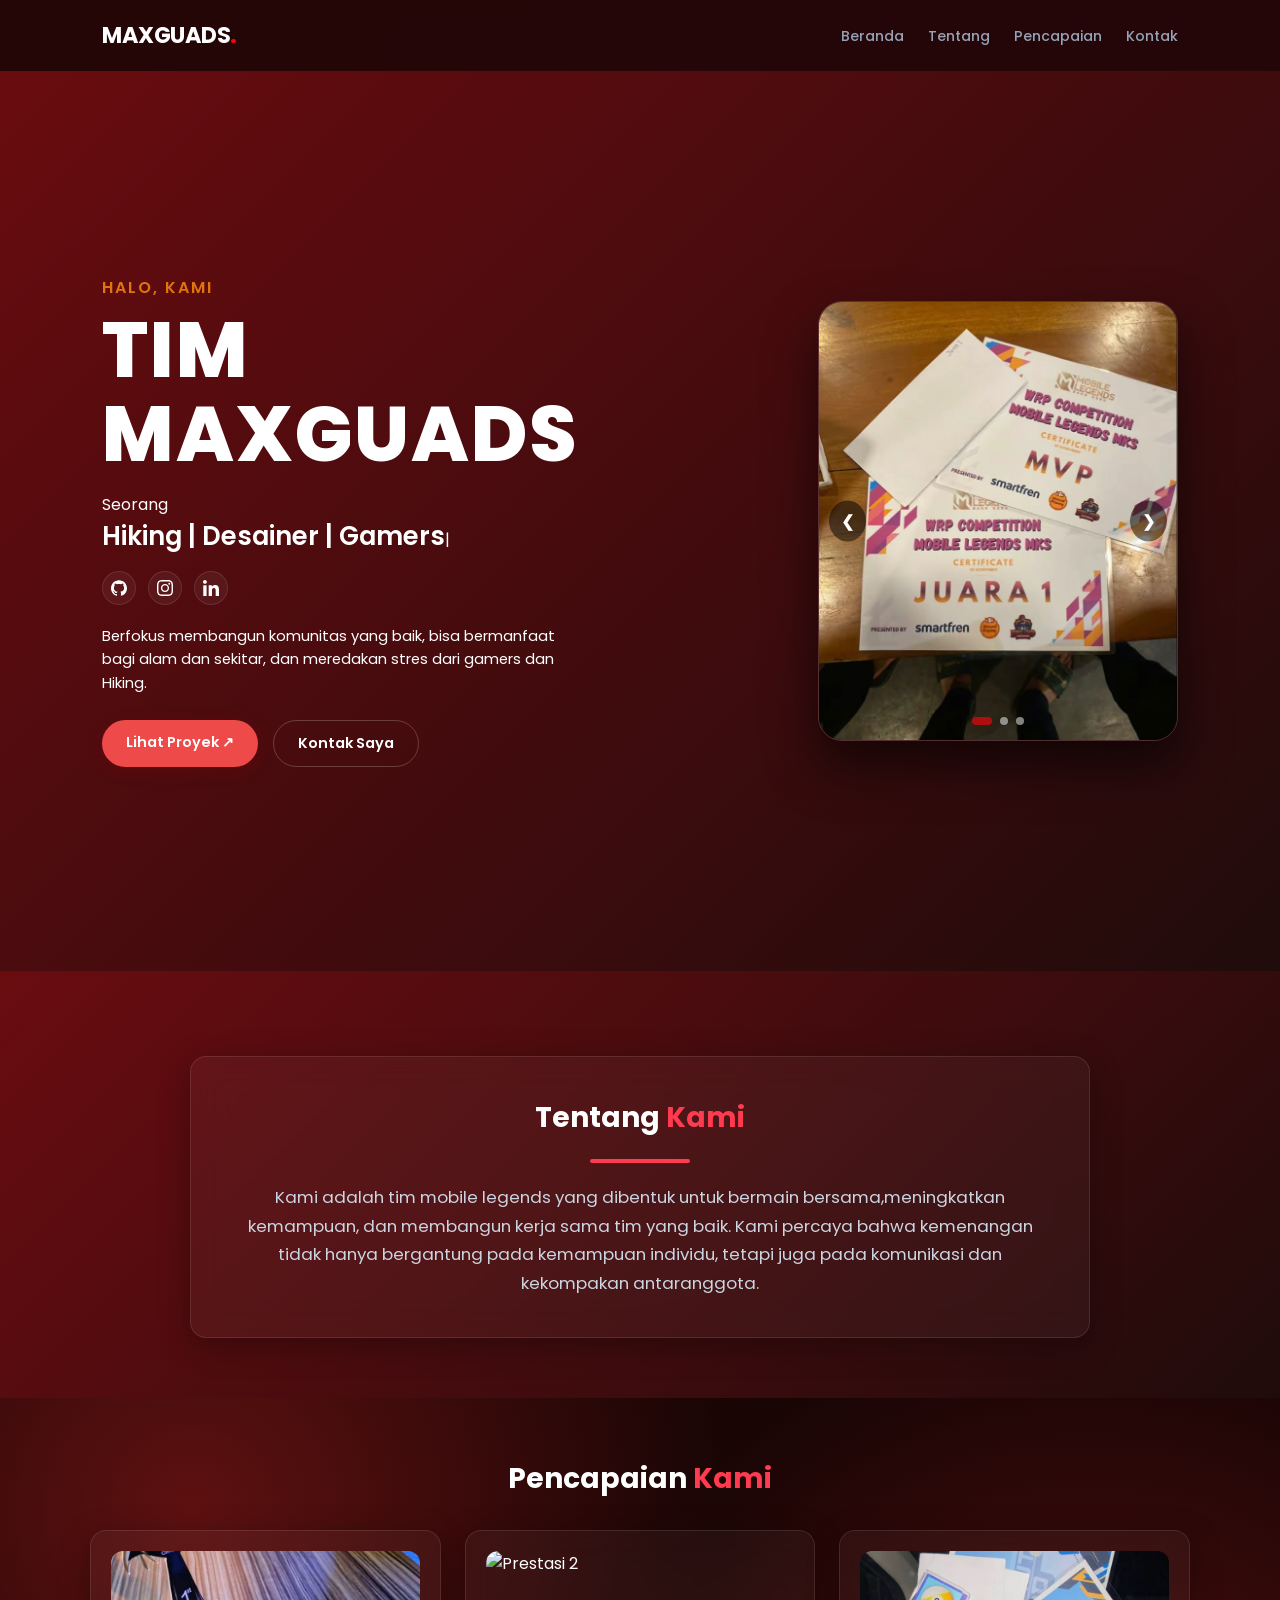
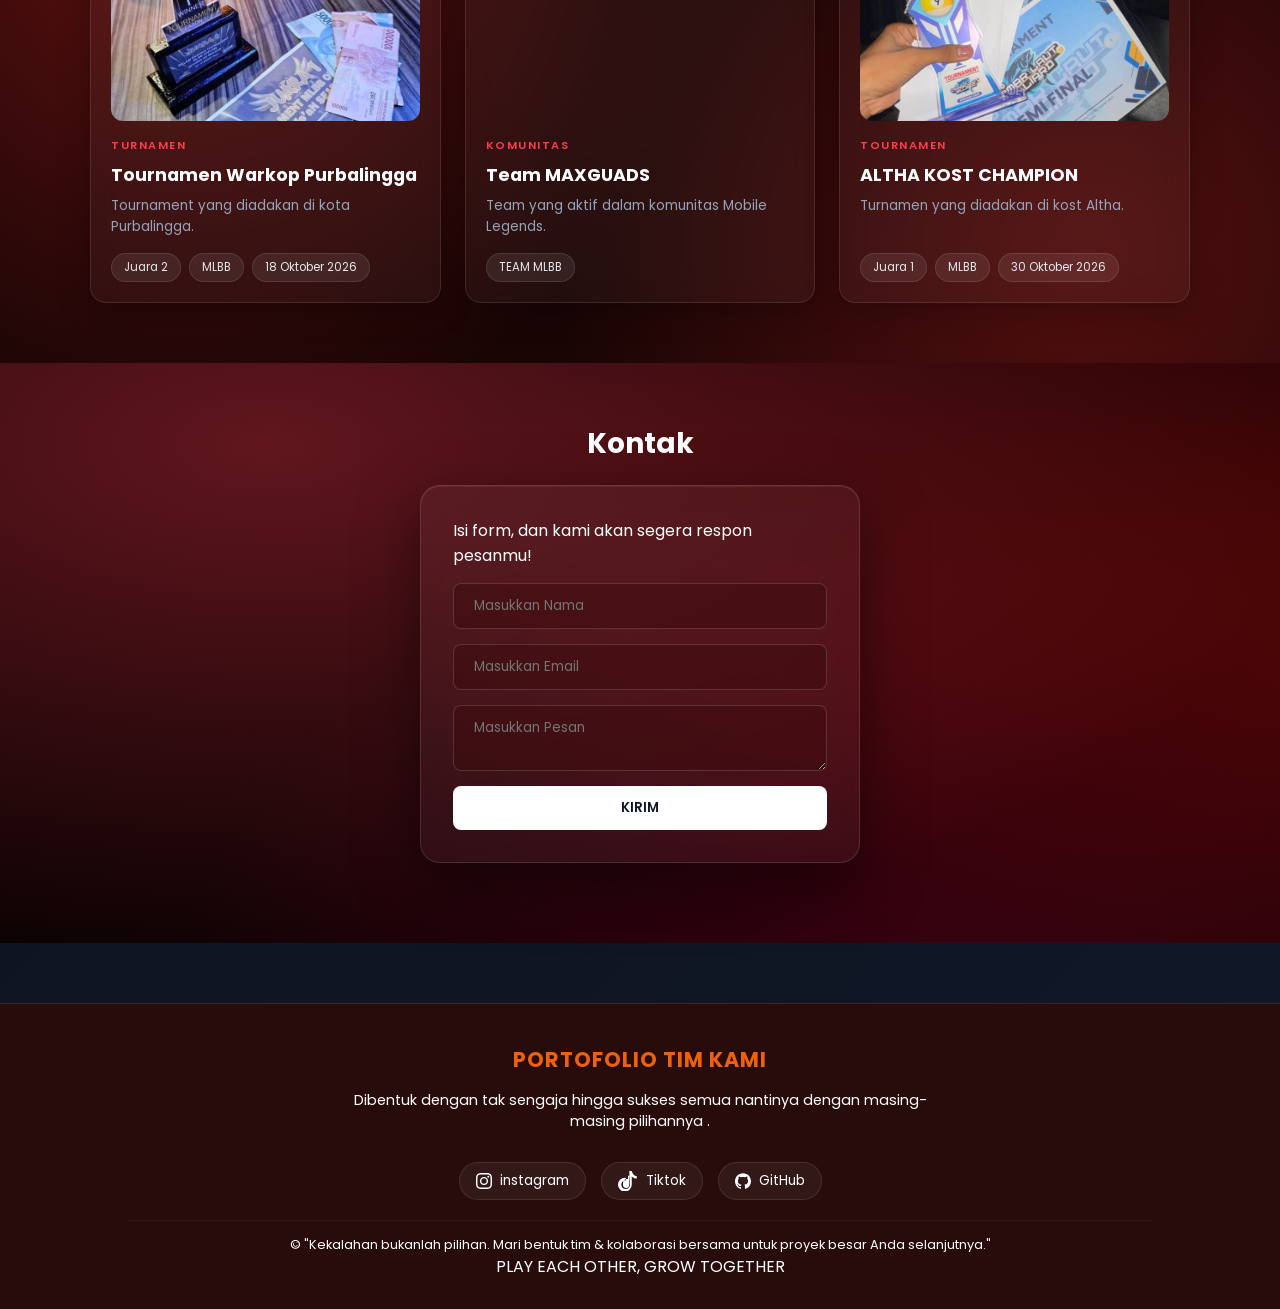
==== commit 1e837d80: "Merge pull request #11 from Nflznwj4/PrestasiCuy proyek" ====
--- a/index.html
+++ b/index.html
@@ -53,7 +53,7 @@
                 </div>
 
                 <p class="description">
-                    Berfokus membangun komunitas yang baik, bisa bermanfaat bagi alam dan sekitar, dan meredakan stres dari gamers dan 
+                    Berfokus membangun komunitas yang baik, bisa bermanfaat bagi alam dan sekitar, dan meredakan stres dari gamers dan Hiking.
                 </p>
 
                 <div class="hero-buttons">
@@ -92,9 +92,8 @@
     </section>
     <!-- bagian tentang -->
     <section id="tentang" class="section">
-        <h2>Tentang <span
-            class="highlight">Kami</span></h2>
         <div class="tentang-container">
+            <h2>Tentang <span class="highlight">Kami</span></h2>
             <p>Kami adalah tim mobile legends yang dibentuk untuk bermain bersama,meningkatkan kemampuan, dan membangun kerja sama tim yang baik. Kami percaya bahwa kemenangan tidak hanya bergantung pada kemampuan individu, tetapi juga pada komunikasi dan kekompakan antaranggota.
             </p>
         </div>
@@ -141,14 +140,15 @@
 </div>
     </section>
 
-    <section id="kontak" class="section">
+ <section id="kontak" class="section">
         <h2>Kontak</h2>
-
+        </p>
         <form id="contactForm">
-            <input type="text" placeholder=" Masukan Nama" required>
-            <input type="email" placeholder=" Masukan Email" required>
-            <textarea placeholder=" Masukan Pesan" required></textarea>
-            <button type="submit">Kirim</button>
+            <p> Isi form, dan kami akan segera respon pesanmu! </p>
+            <input type="text" placeholder=" Masukkan Nama" required>
+            <input type="email" placeholder=" Masukkan Email" required>
+            <textarea placeholder=" Masukkan Pesan" required></textarea>
+            <button type="submit">KIRIM</button>
         </form>
 
         <p id="message" class="message"></p>
@@ -157,20 +157,24 @@
 
     <footer>
         <div class="footer-content">
-            <h3>PORTOFOLIO</h3>
-            <p>Dibangun dengan sepenuh hati dan ditemani segelas kopi.</p>
+            <h3>PORTOFOLIO TIM KAMI</h3>
+            <p>Dibentuk dengan tak sengaja hingga sukses semua nantinya dengan masing-masing pilihannya .</p>
             <div class="social-icons">
                 <a href="https://www.instagram.com/zenitvers?psln=MXdma3N5cjM1cjBoZQ==" target="_blank">
                     <img src="asset/icons/instagram.svg" alt="Instagram"> instagram</a>
-                <a href="https://www.linkedin.com/in/naufal-zenit-wijayanto-72b211415?utm_source=share_via&utm_content=profile&utm_medium=member_android"
+                <a href="https://www.tiktok.com/@iqbaal_1207?_r=1&_t=ZS-9AxeWQlXBgI"
                     target="_blank">
-                    <img src="asset/icons/x.svg" alt="x"> Twitter</a>
+                     <svg xmlns="http://w3.org" width="20" height="20" fill="currentColor" viewBox="0 0 16 16">
+            <path d="M9 0h1.98c.144.715.54 1.617 1.235 2.512C12.895 3.389 13.797 4 15 4v2c-1.753 0-3.07-.814-4-1.873V11a5.5 5.5 0 0 1-5.5 5.5A5.5 5.5 0 0 1 0 11a5.5 5.5 0 0 1 6.105-5.471l.21.018v1.839l-.2.010a3.5 3.5 0 1 0 3.5 3.5zm-1.02 3.729v2.683l-.644-.01A3.5 3.5 0 0 0 4 9.897V11a2.5 2.5 0 0 0 2.5 2.5 2.5 2.5 0 0 0 2.5-2.5V3.729z"/>
+        </svg> Tiktok</a>
+                    
                 <a href="https://github.com/Nflznwj4" target="_blank" title="GitHub">
                     <img src="asset/icons/github.svg" alt="GitHub"> GitHub
                 </a>
             </div>
         </div>
-        <p class="copyright">&copy; 2026 PEMULA. Wajar masih burik Boy.</p>
+        <p class="copyright">&copy; "Kekalahan bukanlah pilihan. Mari bentuk tim & kolaborasi bersama untuk proyek besar Anda selanjutnya."</p>
+        <P> PLAY EACH OTHER, GROW TOGETHER</P>
     </footer>
 
 </body>
--- a/css/style.css
+++ b/css/style.css
@@ -139,7 +139,7 @@
     color: #ffffff;
 }
 #beranda {
-    min-height: 85vh;
+    min-height: 100vh;
     display: flex;
     align-items: center;
     justify-content: center;
@@ -151,44 +151,49 @@
     display: flex;
     align-items: center;
     justify-content: space-between;
-    gap: 60px;
-    max-width: 1100px;
-    width: 100%;
+    gap: 80px;
+    max-width: 1300px;
+    width: 100%;
+    margin-left: 0;
     background: transparent; /* Tanpa kotak besar di belakang */
 }
 
 /* Sisi Kiri: Konten Teks */
 .hero-text-content {
-    flex: 1.2;
+    flex: 1;
+    max-width: 650px;
     text-align: left;
 }
 
 .hero-greeting {
-    font-size: 0.85rem;
+    font-size: 1rem;
     letter-spacing: 2px;
-    color: #94a3b8;
+    color: #e0740f;
     margin-bottom: 8px;
     font-weight: 600;
 }
 
 #beranda h1 {
-    font-size: clamp(2.2rem, 3.5vw, 3.2rem);
-    font-weight: 700;
-    color: #ffffff;
-    line-height: 1.15;
+    font-size: clamp(2.5rem, 6vw, 6.5rem);
+    font-weight: 800;
+    color: #ffffff;
+    line-height: 1.1;
+    letter-spacing: 2px;
+    word-spacing: 4px;
     margin-bottom: 15px;
 }
 
 .job-title {
     font-size: 1rem;
-    color: #94a3b8;
+    color: #ffffff;
     margin-bottom: 15px;
 }
 
 .highlight-job {
     color: #ffffff;
-    font-weight: 600;
-    border-bottom: 2px solid #faf9f9; /* Garis bawah hijau neon tipis ala referensi */
+    font-size: 1.6rem;
+    font-weight: 600;
+    border-bottom: 2px solid #faf9f900; 
     padding-bottom: 2px;
 }
 
@@ -406,16 +411,18 @@
 }
 
 .tentang-container {
-    max-width: 700px;
+    width: 100%;
+    max-width: 900px; /* Lebar maksimal kartu teks di tengah */
     margin: 25px auto 0;
     background: rgba(255, 255, 255, 0.04);
     backdrop-filter: blur(16px);
     -webkit-backdrop-filter: blur(16px);
     border: 1px solid rgba(255, 255, 255, 0.1);
     border-radius: 16px;
-    padding: 30px;
+    padding: 40px;
     box-shadow: 0 8px 32px 0 rgba(0, 0, 0, 0.3);
     text-align: center;
+    box-sizing: border-box;
 }
 
 .tentang-container p {
@@ -543,13 +550,13 @@
 }
 
 footer {
-    background: rgba(15, 23, 42, 0.8);
+    background: rgba(40, 12, 11, 1);
     backdrop-filter: blur(12px);
     -webkit-backdrop-filter: blur(12px);
     border-top: 1px solid rgba(255, 255, 255, 0.1);
     padding: 40px 10% 30px;
     text-align: center;
-    color: #94a3b8;
+    color: #ffffff;
     margin-top: 60px;
 }
 
@@ -563,14 +570,14 @@
 }
 
 .footer-content h3 {
-    color: #ffffff;
+    color: #ef6109;
     font-size: 1.3rem;
     font-weight: 700;
     letter-spacing: 1px;
 }
 
 .footer-content p {
-    color: #64748b;
+    color: #ffffff;
     font-size: 0.9rem;
     margin-bottom: 5px;
 }
@@ -616,7 +623,7 @@
 
 .copyright {
     font-size: 0.8rem;
-    color: #64748b;
+    color: #ffffff;
     border-top: 1px solid rgba(255, 255, 255, 0.05);
     width: 100%;
     padding-top: 15px;
@@ -625,18 +632,6 @@
 
 html {
     scroll-behavior: smooth;
-}
-
-
-.cursor {
-    color: #c5222200;
-    font-weight: bold;
-    animation: blink 0.7s infinite;
-}
-
-@keyframes blink {
-    0%, 100% { opacity: 1; }
-    50% { opacity: 0; }
 }
 /* GARIS HIJAU TENTANG KAMI */
 #tentang h2 ::after {
@@ -649,7 +644,7 @@
     border-radius: 5px
 }
 h2 .highlight {
-    color: #ff3b4f !important;
+    color: #ff3b4f ;
 }
 #tentang {
     background: linear-gradient(135deg, #a00909a0, #200b0b);
